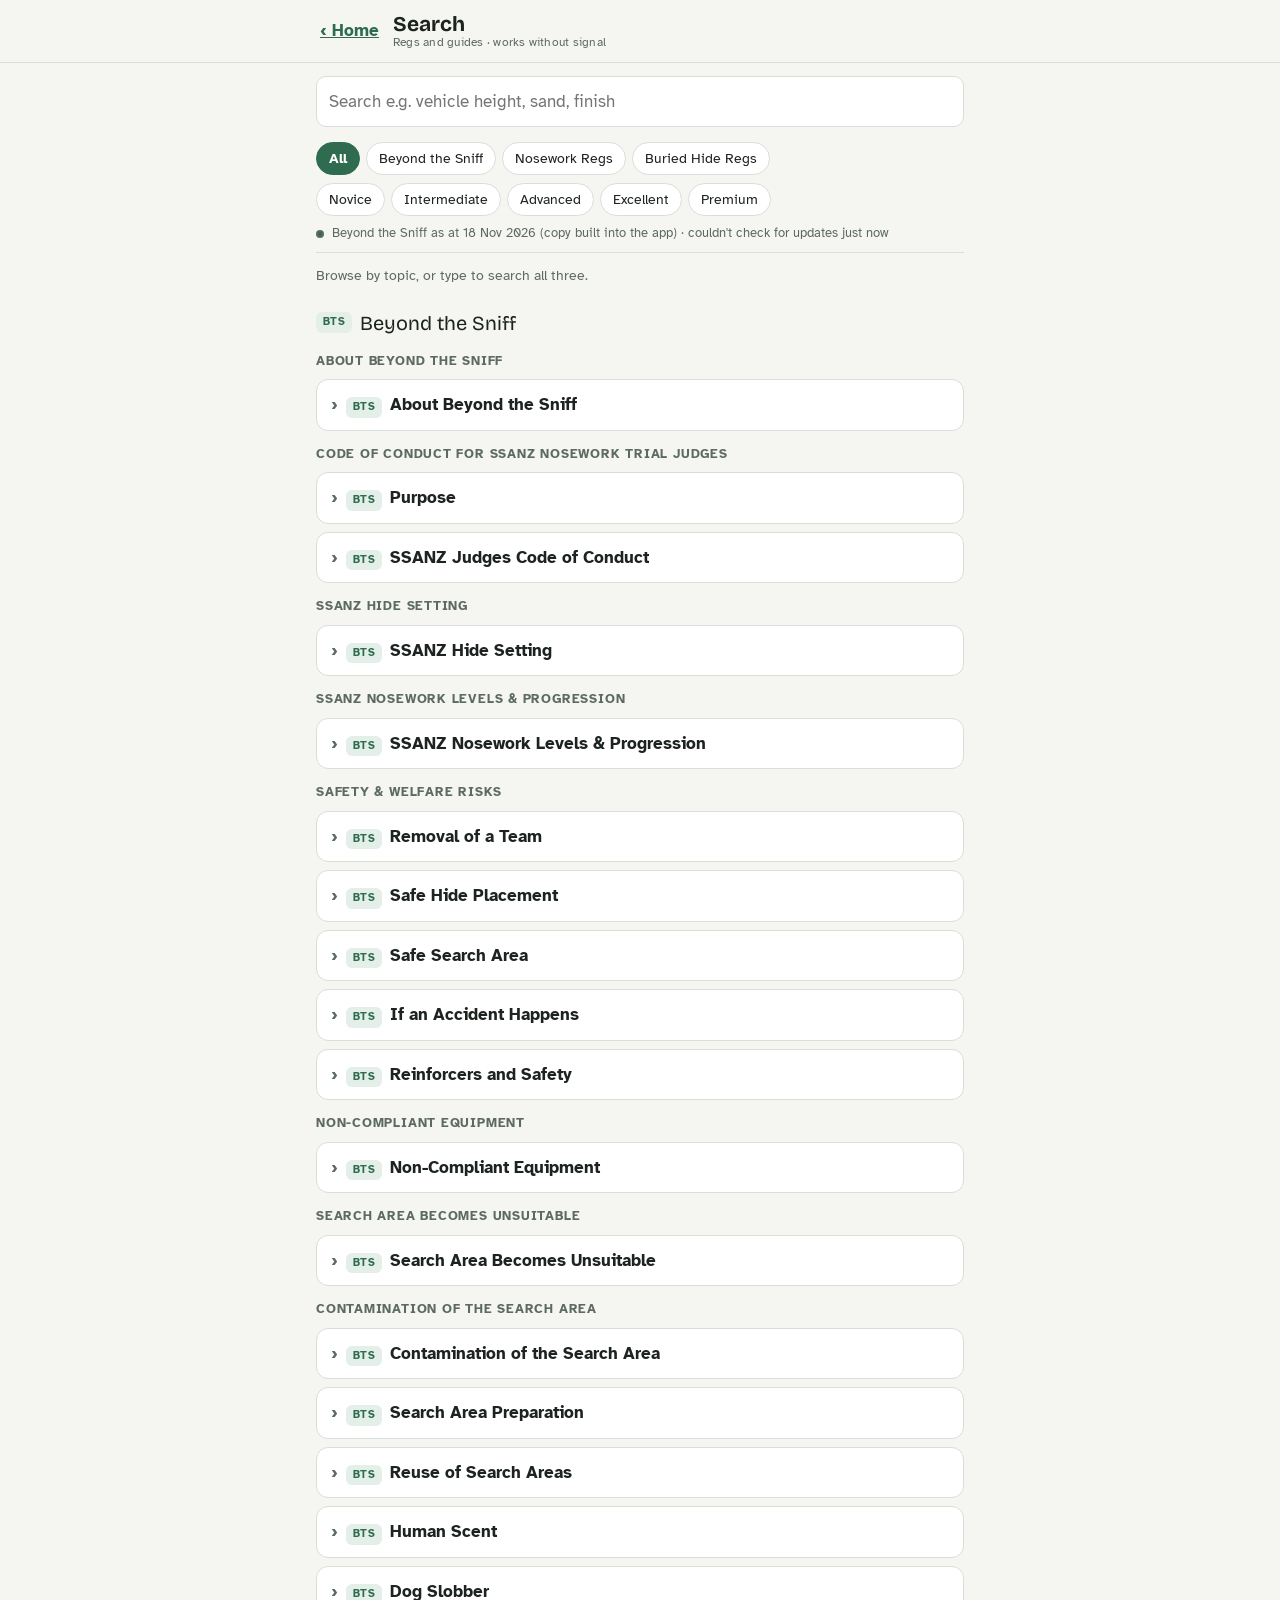
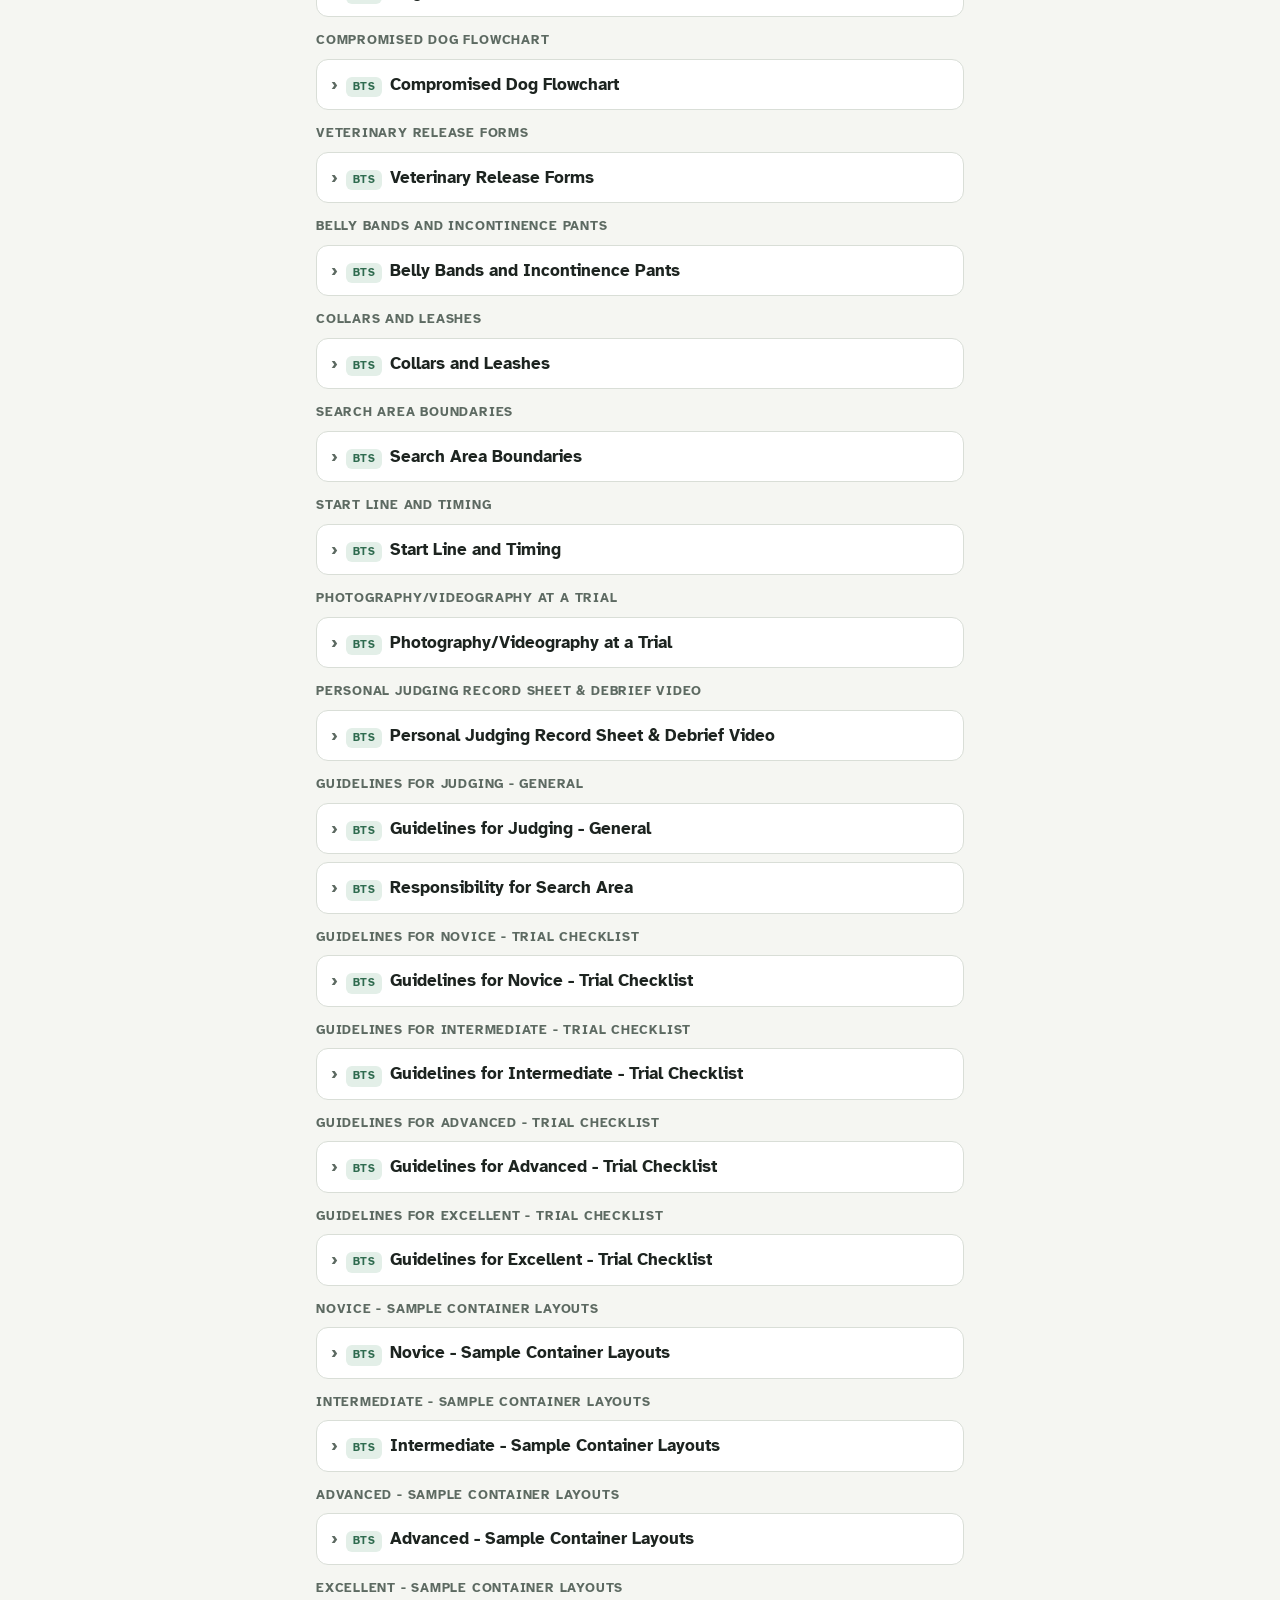
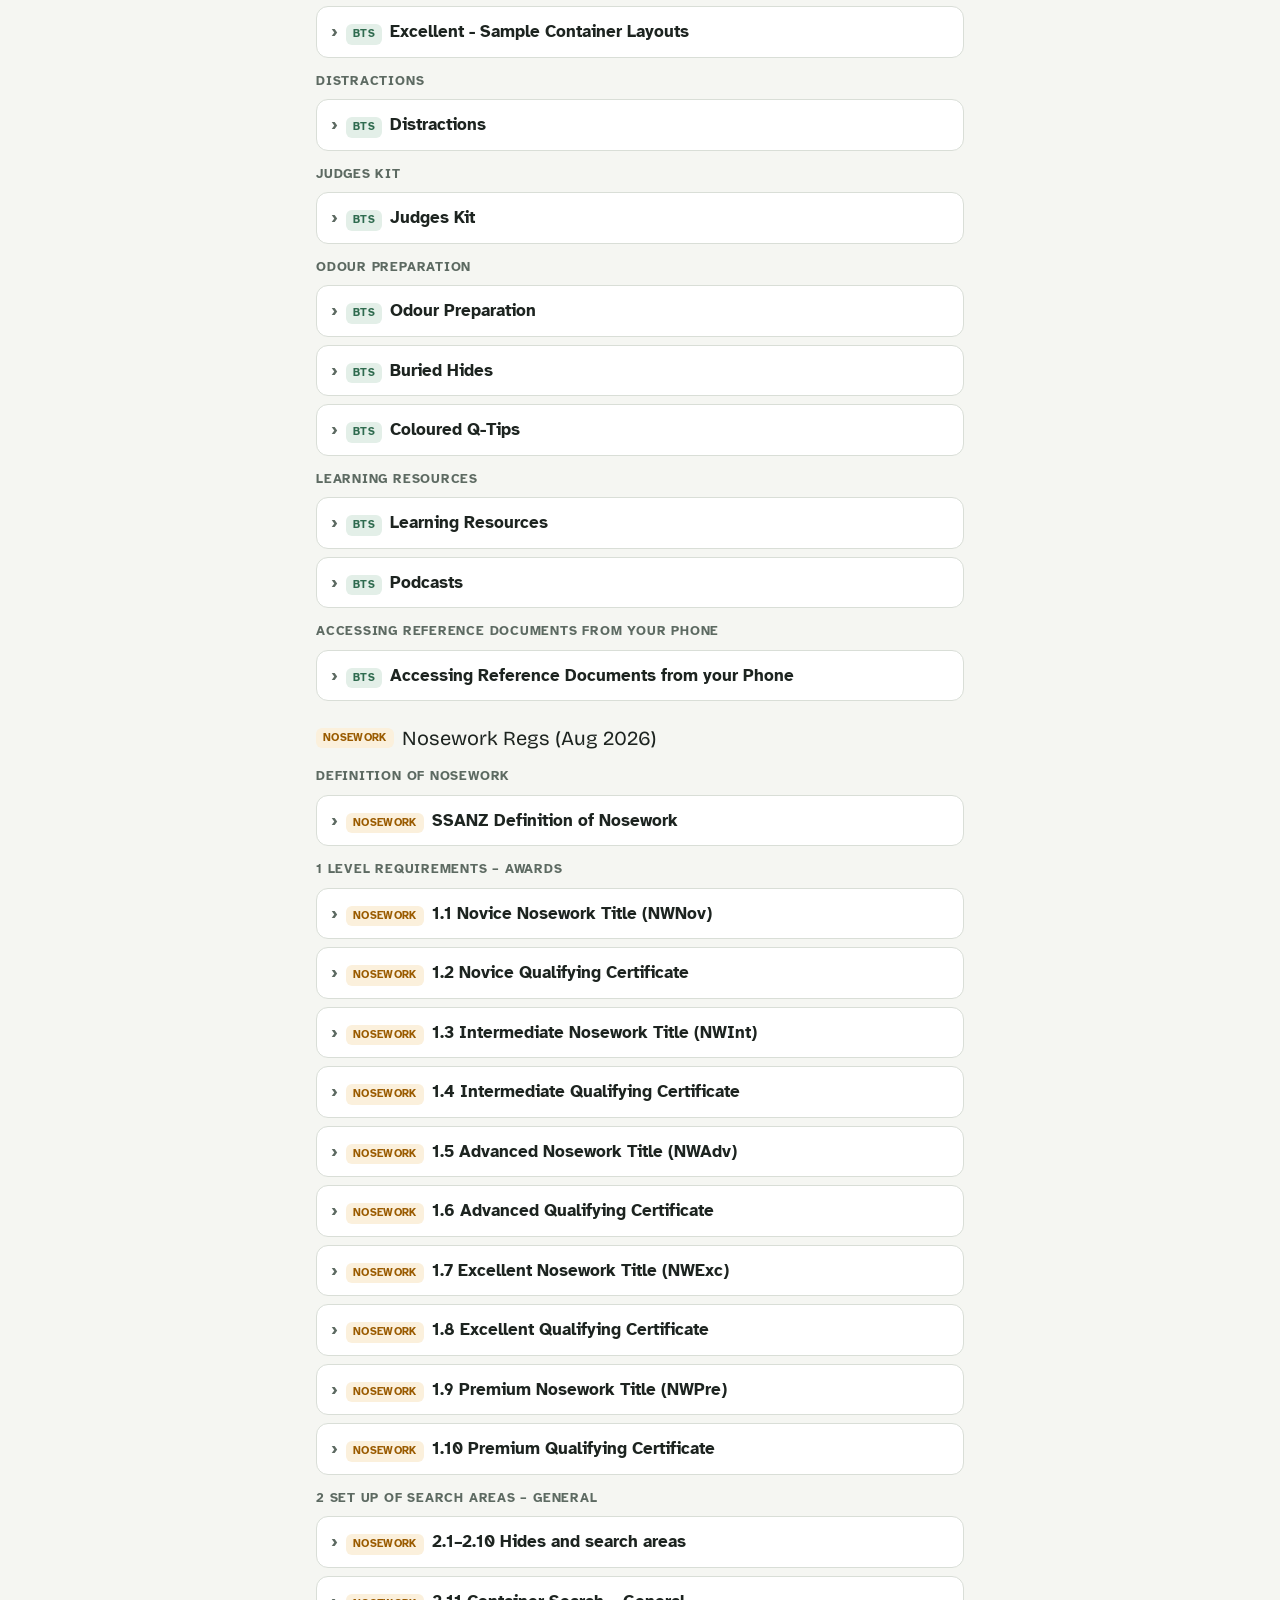
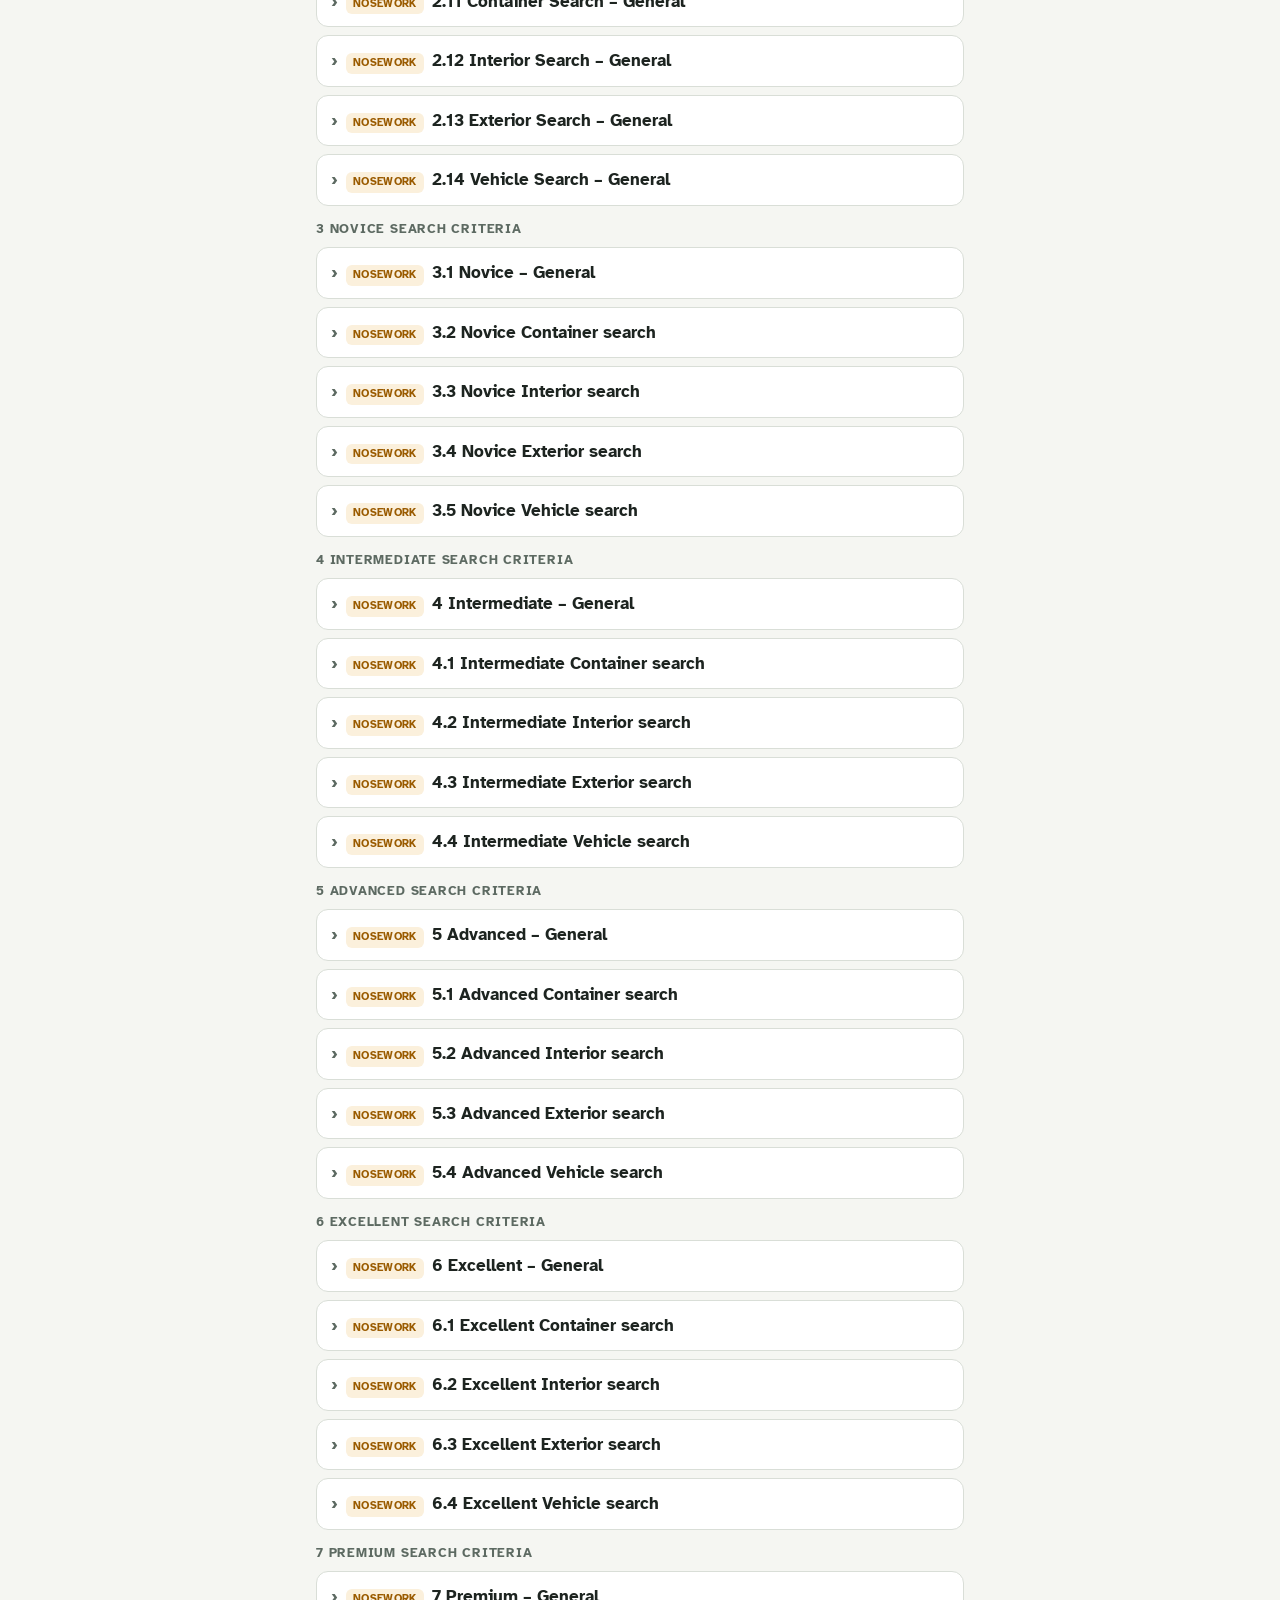
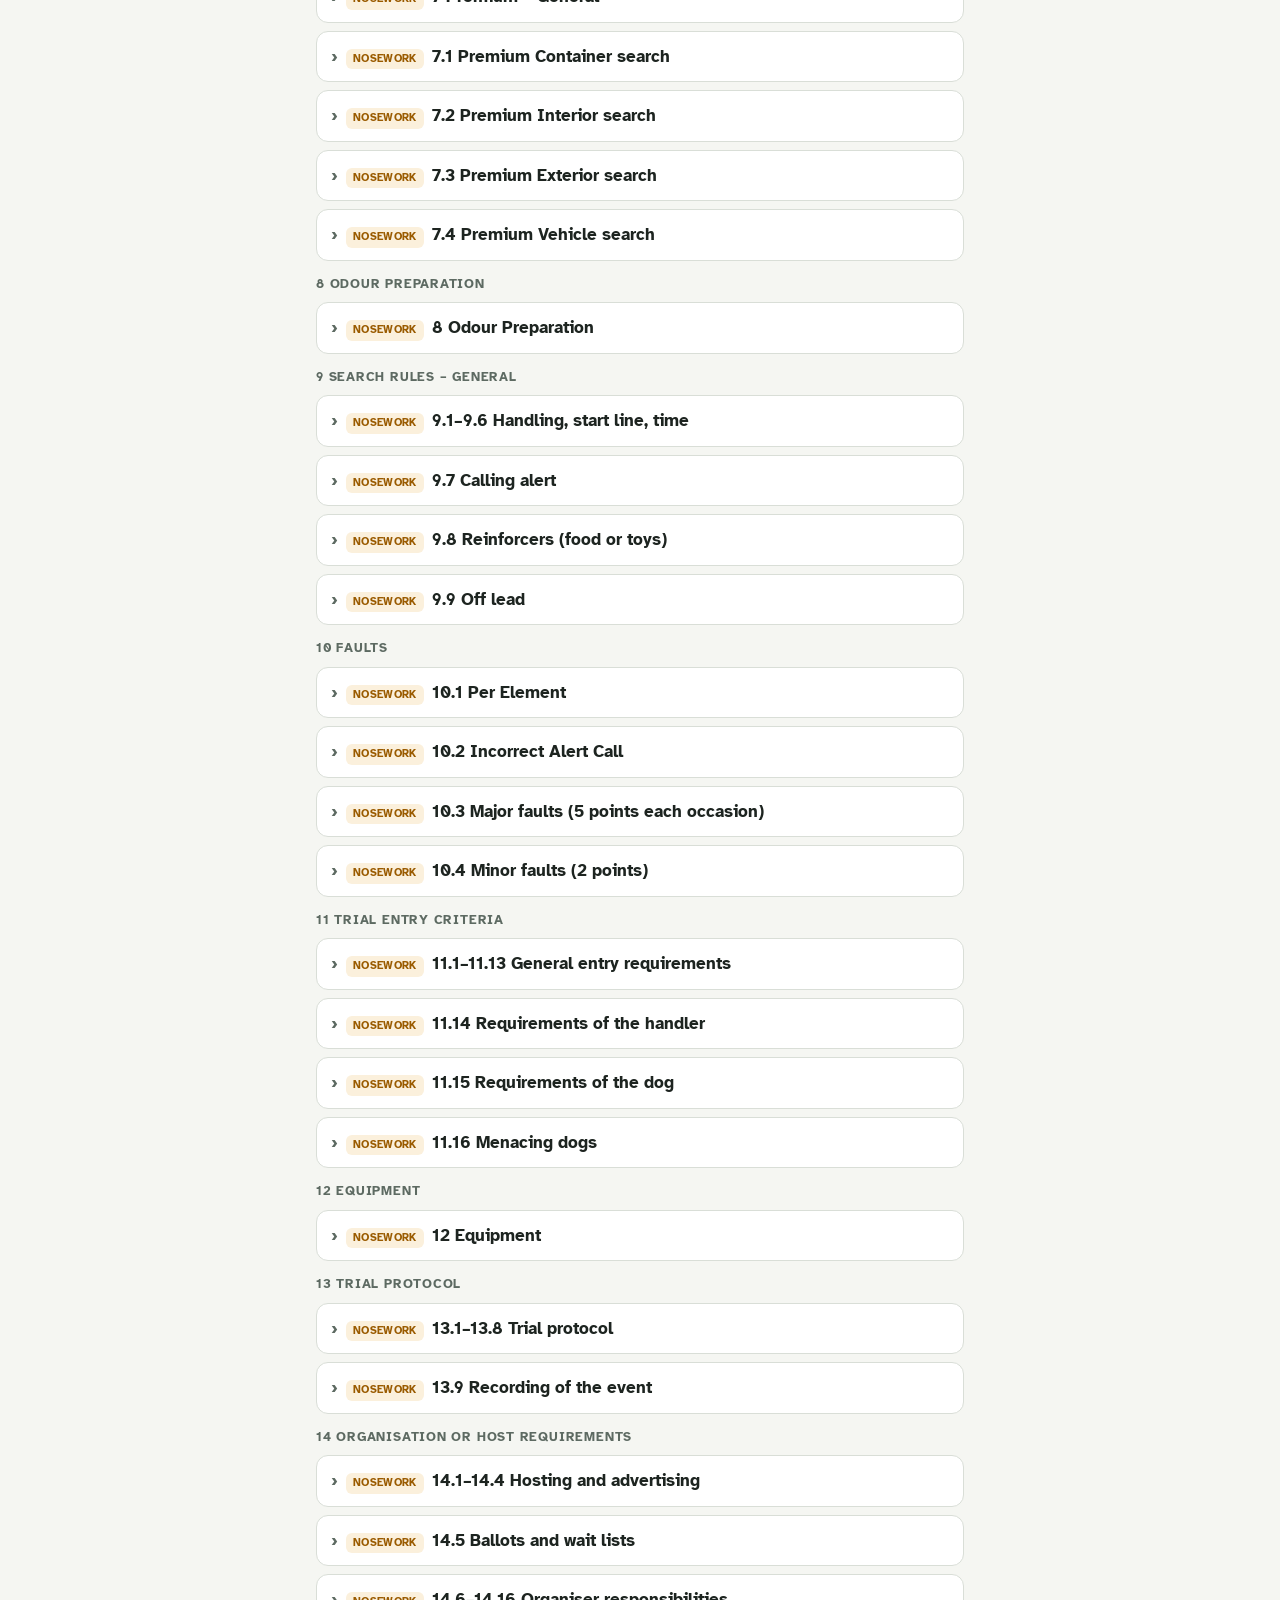
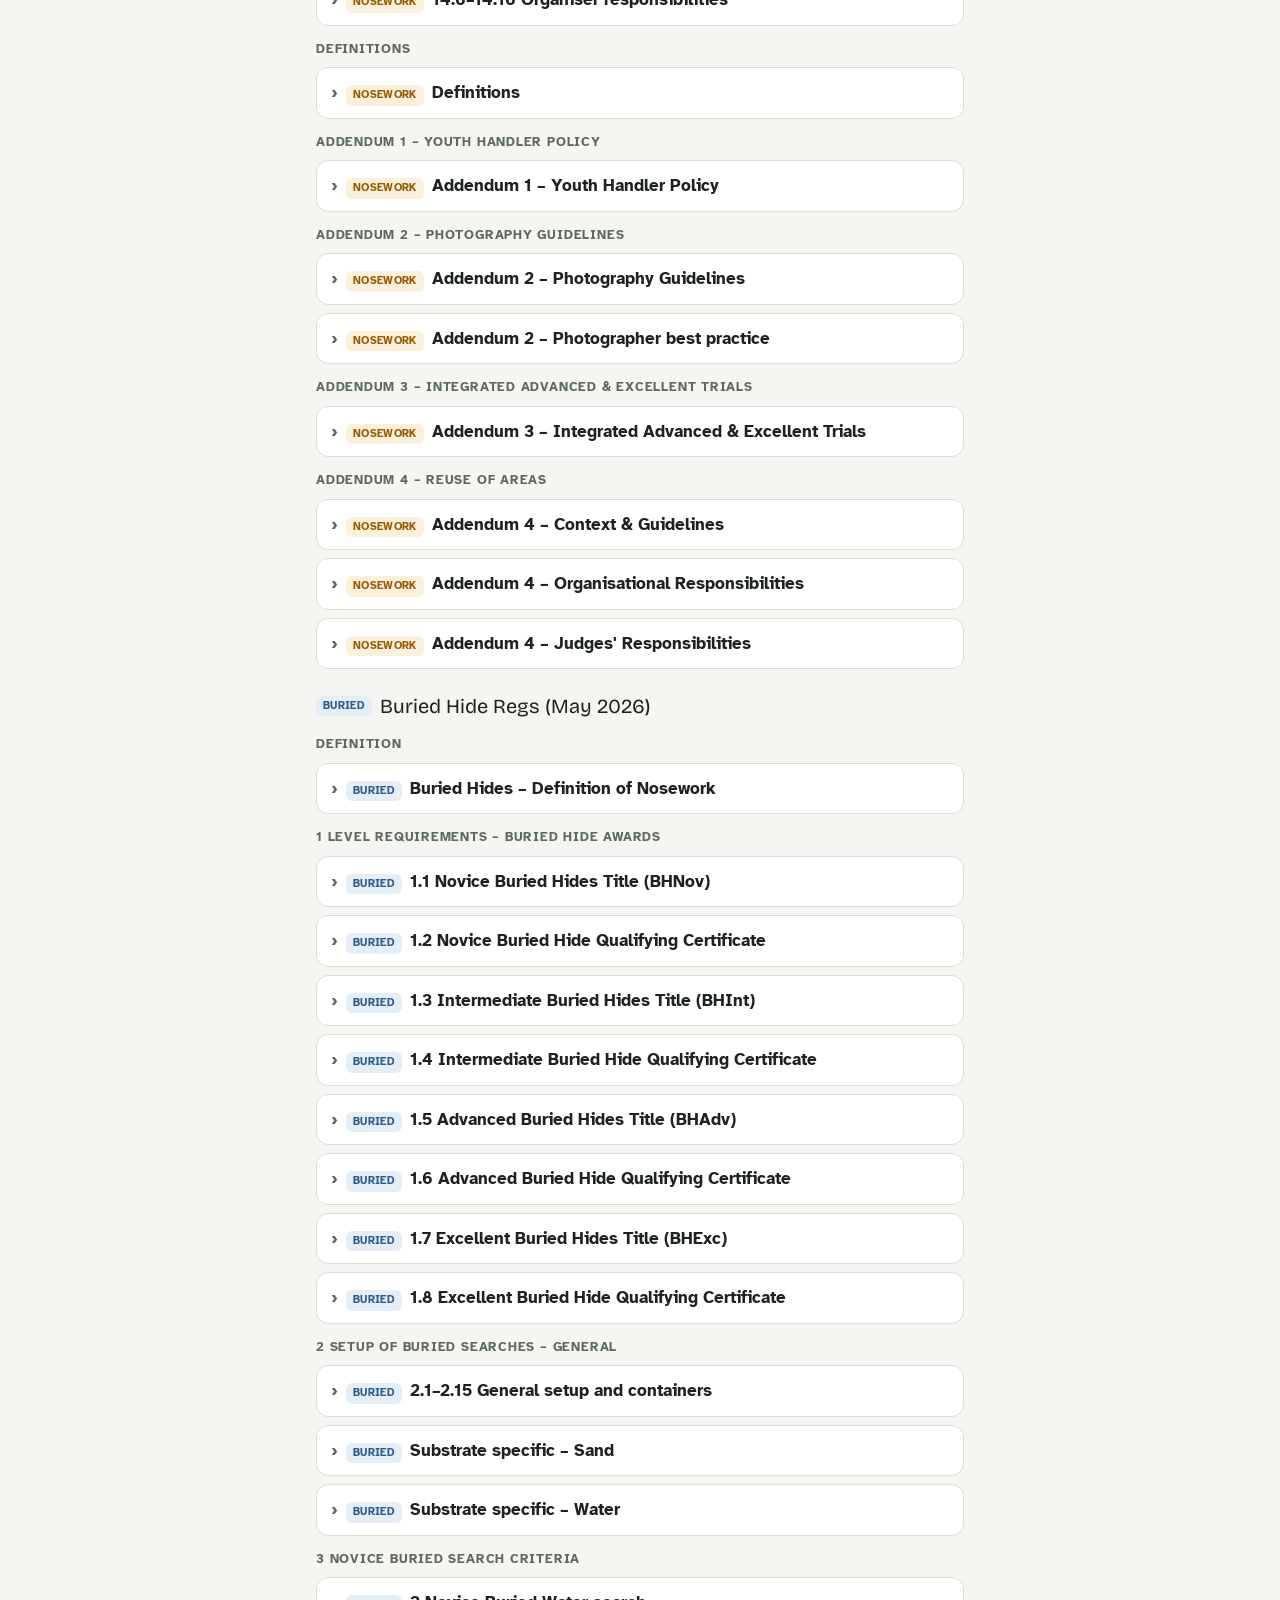
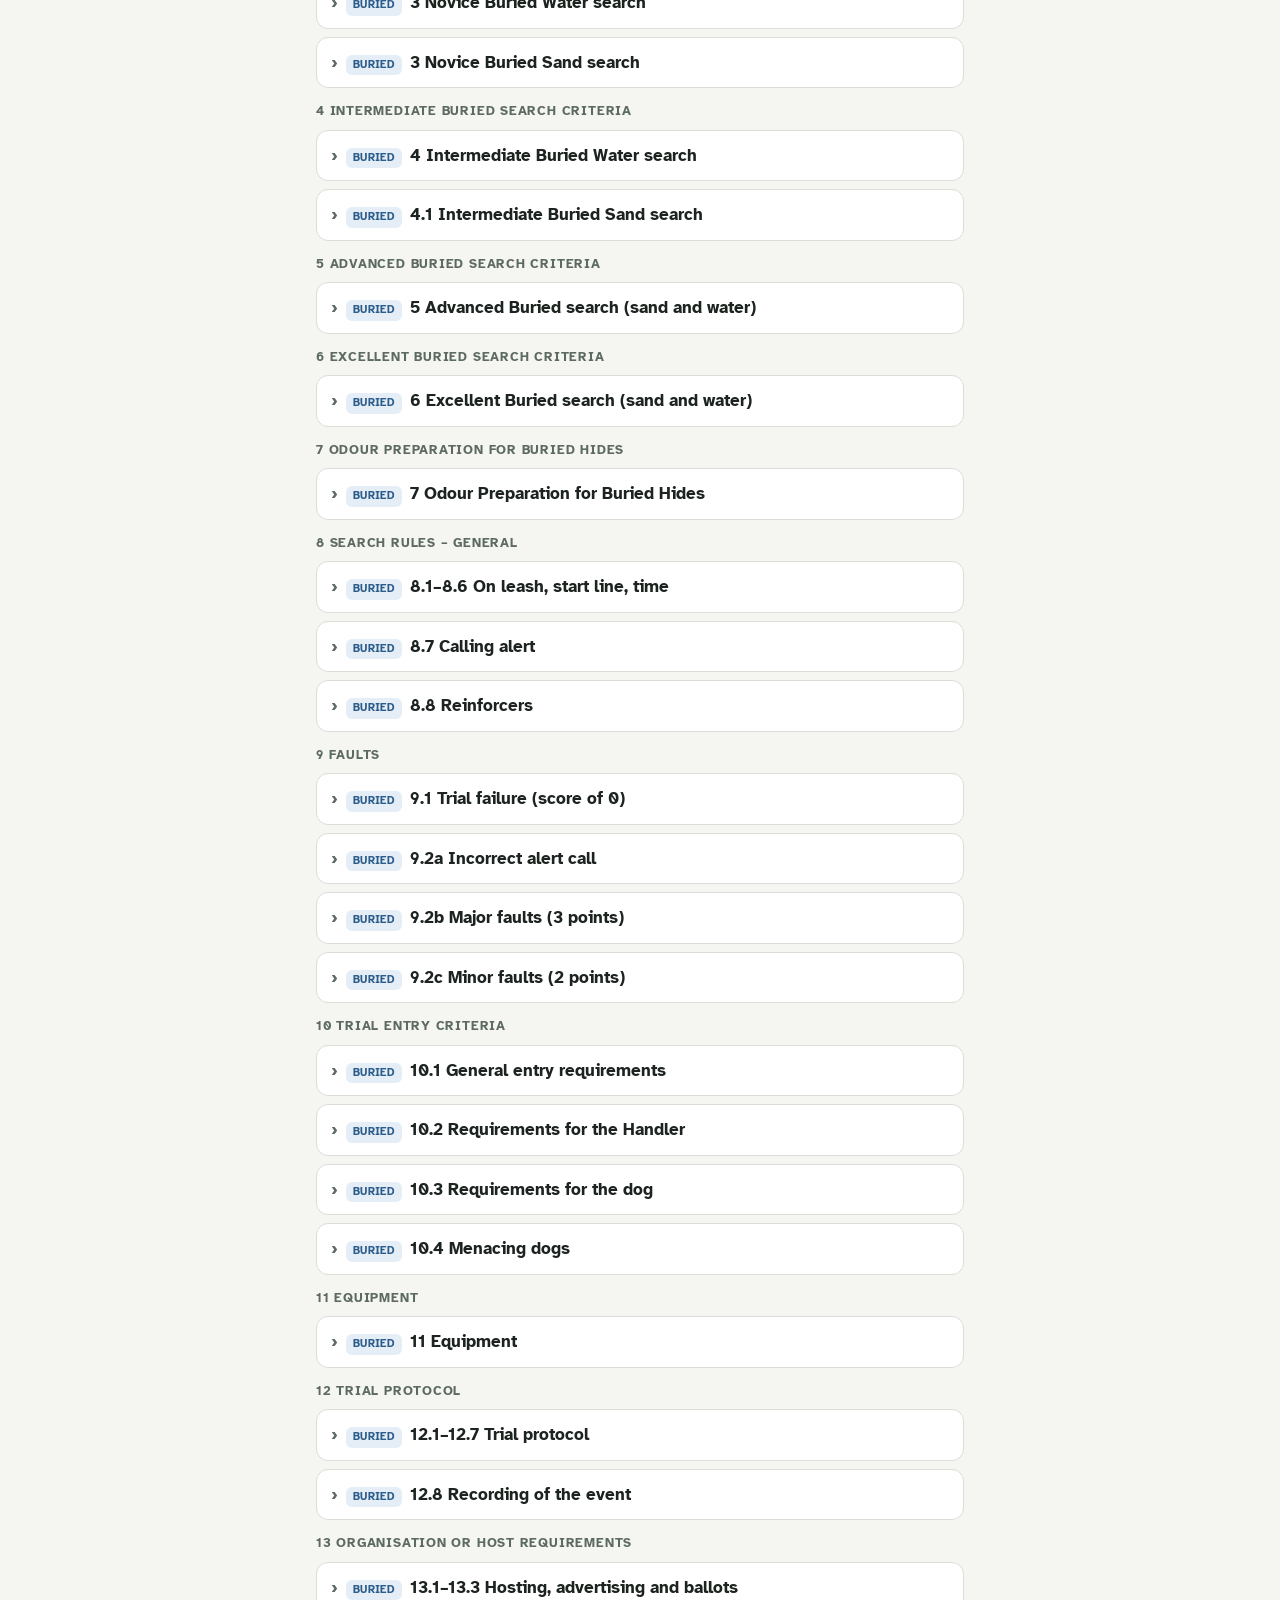
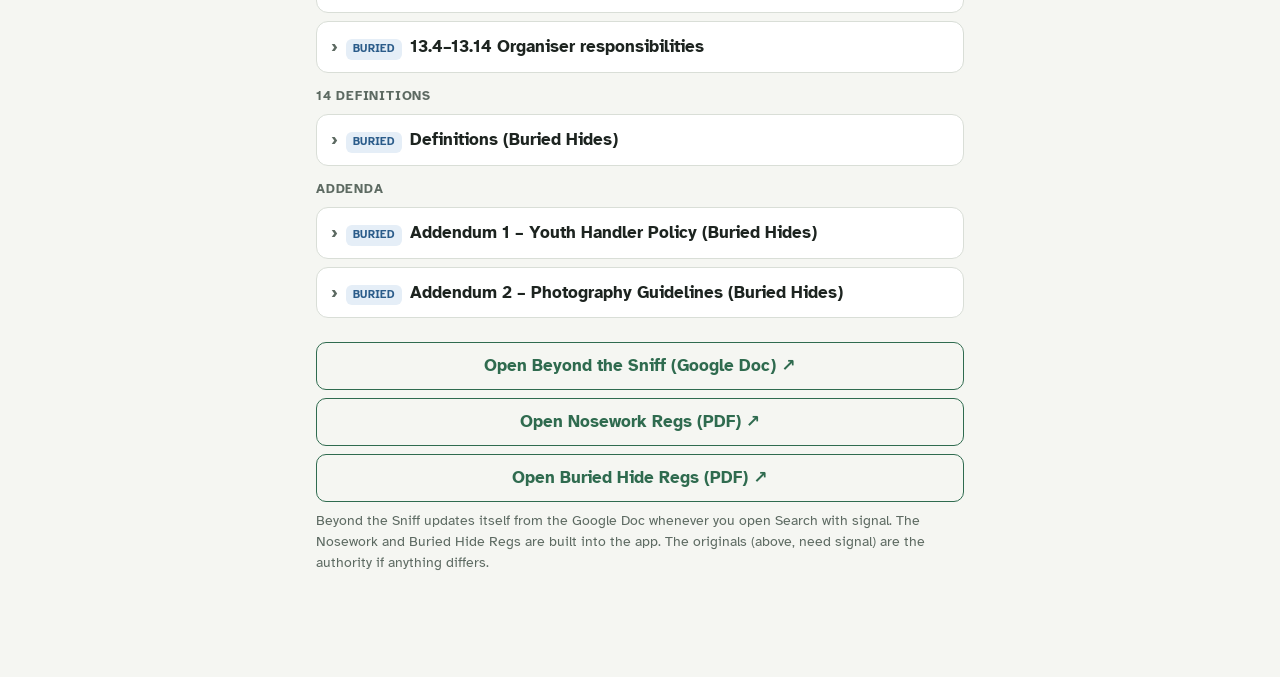
==== reference.html @ 7848e8d0 "Judge Log v18: Search – Beyond the Sniff updates itself from the Google Doc; Nosework and Buried Hid" ====
<!doctype html>
<html lang="en-NZ">
<head>
<meta charset="utf-8">
<meta name="viewport" content="width=device-width, initial-scale=1, viewport-fit=cover">
<title>Search · SSANZ Judge Log</title>
<meta name="theme-color" content="#2f6b4f">
<link rel="manifest" href="manifest.webmanifest">
<link rel="icon" href="icon-192.png">
<link rel="apple-touch-icon" href="icon-192.png">
<link rel="stylesheet" href="https://fonts.googleapis.com/css2?family=Bricolage+Grotesque:opsz,wght@12..96,700&family=Atkinson+Hyperlegible:wght@400;700&display=swap">
<link rel="stylesheet" href="styles.css">
<style>
  .searchbar { position: sticky; top: 62px; z-index: 4; background: var(--bg); padding: 12px 0 8px; }
  .filters { padding-bottom: 8px; border-bottom: 1px solid var(--line); }
  .sbox { position: relative; }
  #q { width: 100%; font: inherit; color: var(--ink); background: var(--surface); border: 1px solid var(--line); border-radius: 10px; padding: 12px 44px 12px 12px; min-height: 48px; }
  #q::-webkit-search-cancel-button { display: none; }
  #q:focus { outline: 2px solid var(--accent); outline-offset: 1px; }
  #clear { position: absolute; right: 4px; top: 50%; transform: translateY(-50%); border: 0; background: none; color: var(--muted); font-size: 24px; padding: 4px 10px; cursor: pointer; }
  .filt { display: flex; flex-wrap: wrap; gap: 6px; margin-top: 8px; }
  .filt .chipbtn { padding: 5px 12px; font-size: 14px; }
  .count { margin: 12px 0 4px; }
  .doc-h { display: flex; align-items: center; gap: 8px; font-family: var(--font-display); font-size: 20px; margin: 22px 0 4px; }
  .grp { margin: 14px 0 6px; font-size: 13px; text-transform: uppercase; letter-spacing: .06em; color: var(--muted); font-weight: 700; }
  .tag { font-family: var(--font-body); font-size: 11px; font-weight: 700; padding: 2px 7px; border-radius: 6px; text-transform: uppercase; letter-spacing: .03em; flex: none; }
  .tag.c { background: var(--accent-soft); color: var(--accent); }
  .tag.r { background: var(--warn-soft); color: var(--warn); }
  .tag.b { background: #e5eef7; color: #2b5c8a; }
  @media (prefers-color-scheme: dark) { .tag.b { background: #1f2e3d; color: #8fbbe6; } }
  details.sec { background: var(--surface); border: 1px solid var(--line); border-radius: var(--radius); margin: 8px 0; }
  details.sec > summary { list-style: none; cursor: pointer; padding: 12px 14px; display: flex; gap: 8px; align-items: baseline; }
  details.sec > summary::-webkit-details-marker { display: none; }
  details.sec > summary::before { content: "›"; color: var(--muted); font-weight: 700; display: inline-block; transition: transform .15s; }
  details.sec[open] > summary::before { transform: rotate(90deg); }
  .st { font-weight: 700; flex: 1; }
  .hits { font-size: 12px; color: var(--muted); white-space: nowrap; }
  .snip { font-size: 14px; color: var(--muted); padding: 0 14px 12px 30px; margin-top: -4px; }
  details.sec[open] .snip { display: none; }
  .body { padding: 2px 16px 14px 30px; border-top: 1px solid var(--line); }
  .body p { margin: 10px 0; } .body ul { margin: 8px 0; padding-left: 20px; } .body li { margin: 6px 0; }
  mark { background: #ffe27a; color: inherit; border-radius: 2px; padding: 0 1px; }
  @media (prefers-color-scheme: dark) { mark { background: #7a6414; } }
  figure { margin: 12px 0; }
  figure img, .grid img { display: block; max-width: 100%; height: auto; border: 1px solid var(--line); border-radius: 8px; background: #fff; cursor: zoom-in; }
  figcaption { font-size: 13px; color: var(--muted); margin-top: 4px; }
  .grid { display: grid; grid-template-columns: repeat(auto-fill, minmax(120px, 1fr)); gap: 8px; margin: 8px 0 14px; }
  .tbl { overflow-x: auto; margin: 10px 0; }
  .tbl table { border-collapse: collapse; width: 100%; font-size: 15px; }
  .tbl td { border: 1px solid var(--line); padding: 6px 8px; vertical-align: top; }
  .tbl td p { margin: 4px 0; } .tbl td ul { margin: 4px 0; padding-left: 18px; }
  @media (max-width: 600px) {
    .tbl table.stack, .tbl table.stack tbody, .tbl table.stack tr, .tbl table.stack td { display: block; width: auto; }
    .tbl table.stack tr:first-child { display: none; }
    .tbl table.stack tr { border: 1px solid var(--line); border-radius: 8px; margin: 0 0 10px; padding: 4px 0; }
    .tbl table.stack td { border: 0; padding: 4px 10px; }
    .tbl table.stack td::before { content: attr(data-h); display: block; font-size: 12px; font-weight: 700; text-transform: uppercase; letter-spacing: .04em; color: var(--muted); }
    .tbl table.stack td:first-child { font-weight: 700; font-size: 17px; }
    .tbl table.stack td:first-child::before { display: none; }
  }
  .body li.l1 { margin-left: 18px; } .body li.l2 { margin-left: 36px; } .body li.l3 { margin-left: 54px; }
  .body img { display: inline-block; max-width: 100%; height: auto; border: 1px solid var(--line); border-radius: 8px; background: #fff; cursor: zoom-in; vertical-align: top; }
  .body img.missing { display: block; width: 100%; height: auto; min-height: 64px; aspect-ratio: auto !important; border-style: dashed; background: var(--bg); color: var(--muted); font-size: 14px; padding: 12px; cursor: default; }
  .upd { display: flex; align-items: center; gap: 8px; margin: 8px 0 0; font-size: 13px; color: var(--muted); }
  .upd .dot { width: 8px; height: 8px; border-radius: 50%; background: var(--accent); flex: none; }
  .upd.busy .dot { background: var(--warn); animation: pulse 1s infinite; }
  @keyframes pulse { 50% { opacity: .3; } }
  .links { display: grid; gap: 8px; margin: 24px 0 8px; }
  #lb { position: fixed; inset: 0; z-index: 20; background: rgba(0,0,0,.92); display: none; overflow: auto; -webkit-overflow-scrolling: touch; }
  #lb img { display: block; width: 100%; height: auto; background: #fff; }
  #lb.big img { width: 200%; }
  #lbbar { position: fixed; top: max(10px, env(safe-area-inset-top)); right: 10px; z-index: 21; display: none; gap: 8px; }
  #lbbar button { border: 0; border-radius: 999px; width: 46px; height: 46px; font-size: 22px; background: #fff; color: #000; box-shadow: 0 2px 8px rgba(0,0,0,.4); }
</style>
</head>
<body>
<header class="top">
  <div class="row">
    <a class="back" href="./#home">‹ Home</a>
    <h1>Search<small>Regs and guides · works without signal</small></h1>
  </div>
</header>
<main class="wrap">
  <div class="searchbar">
    <div class="sbox">
      <input id="q" type="search" placeholder="Search e.g. vehicle height, sand, finish" autocomplete="off" aria-label="Search the regs and guides">
      <button id="clear" type="button" aria-label="Clear search" hidden>×</button>
    </div>
  </div>
  <div class="filters">
    <div class="filt" id="docF">
      <button class="chipbtn" type="button" data-d="all" aria-pressed="true">All</button>
      <button class="chipbtn" type="button" data-d="c" aria-pressed="false">Beyond the Sniff</button>
      <button class="chipbtn" type="button" data-d="r" aria-pressed="false">Nosework Regs</button>
      <button class="chipbtn" type="button" data-d="b" aria-pressed="false">Buried Hide Regs</button>
    </div>
    <div class="filt" id="lvlF">
      <button class="chipbtn" type="button" data-l="novice" aria-pressed="false">Novice</button>
      <button class="chipbtn" type="button" data-l="intermediate" aria-pressed="false">Intermediate</button>
      <button class="chipbtn" type="button" data-l="advanced" aria-pressed="false">Advanced</button>
      <button class="chipbtn" type="button" data-l="excellent" aria-pressed="false">Excellent</button>
      <button class="chipbtn" type="button" data-l="premium" aria-pressed="false">Premium</button>
    </div>
    <div class="upd" id="upd"><span class="dot"></span><span id="updText"></span></div>
  </div>
  <p class="count muted small" id="count"></p>
  <div id="out"></div>

  <div class="links">
    <a class="btn ghost" href="https://docs.google.com/document/d/19Ly3LyUzZQneKo-JpajGIwoud2_gAkpSYqB3_TY8MRc/edit?usp=sharing" target="_blank" rel="noopener">Open Beyond the Sniff (Google Doc) ↗</a>
    <a class="btn ghost" href="https://drive.google.com/file/d/1ey4mXiLxQN4-tLxn9AdJgvK4WYAG8cmP/view?usp=drive_link" target="_blank" rel="noopener">Open Nosework Regs (PDF) ↗</a>
    <a class="btn ghost" href="https://drive.google.com/file/d/1odavH7y3HSr8hYnWkaO4bduoWaZR0Fye/view?usp=drive_link" target="_blank" rel="noopener">Open Buried Hide Regs (PDF) ↗</a>
  </div>
  <p class="muted small" id="srcNote"></p>
</main>
<div id="lb"><img alt=""></div>
<div id="lbbar"><button id="lbz" type="button" aria-label="Zoom">⤢</button><button id="lbx" type="button" aria-label="Close">×</button></div>

<script src="reference-data.js"></script>
<script src="reference-sync.js"></script>
<script>
(function () {
  const R = window.REFERENCE;
  const NAMES = { c: 'Beyond the Sniff', r: 'Nosework Regs (' + R.regs.versions.r + ')', b: 'Buried Hide Regs (' + R.regs.versions.b + ')' };
  let bts = R.bts, DATA = [];
  const TAGS = { c: 'BtS', r: 'Nosework', b: 'Buried' };
  const LEVELS = ['novice', 'intermediate', 'advanced', 'excellent', 'premium'];
  const $ = (s) => document.querySelector(s);
  const tmp = document.createElement('template');
  function setData() {
    DATA = bts.sections.map((s) => ({ d: 'c', g: s.g, t: s.t, h: s.h })).concat(R.regs.sections);
    DATA.forEach((s, i) => { s.i = i; tmp.innerHTML = s.h; s.x = (tmp.content.textContent || '').replace(/\s+/g, ' '); s.hay = (s.g + ' ' + s.t + ' ' + s.x).toLowerCase(); });
  }
  setData();
  const fmtDate = (ms) => new Date(ms).toLocaleDateString('en-NZ', { day: 'numeric', month: 'short', year: 'numeric' });
  function note(state) {
    const when = 'Beyond the Sniff as at ' + fmtDate(bts.modified) + (bts.builtIn ? ' (copy built into the app)' : '');
    const msg = { checking: when + ' · checking for updates…', pictures: when + ' · downloading pictures…',
      offline: when + ' · no signal, using the copy on this phone', error: when + ' · couldn\'t check for updates just now' }[state] || when;
    $('#updText').textContent = msg;
    $('#upd').classList.toggle('busy', state === 'checking' || state === 'pictures');
  }
  $('#srcNote').textContent = 'Beyond the Sniff updates itself from the Google Doc whenever you open Search with signal. The Nosework and Buried Hide Regs are built into the app. The originals (above, need signal) are the authority if anything differs.';
  // Wide tables with a heading row show each row as a card on phones.
  function stackTables() {
    document.querySelectorAll('#out .tbl table:not(.done)').forEach((tb) => {
      tb.classList.add('done');
      const rows = tb.rows; if (rows.length < 2) return;
      const head = [...rows[0].cells];
      if (head.length < 4 || head.some((c) => c.querySelector('img') || c.textContent.trim().length > 40)) return;
      tb.classList.add('stack');
      for (let r = 1; r < rows.length; r++) [...rows[r].cells].forEach((c, i) => c.setAttribute('data-h', head[i] ? head[i].textContent.trim() : ''));
    });
  }
  function fillImages() {
    stackTables();
    document.querySelectorAll('#out img[data-key]:not([src])').forEach(async (img) => {
      const u = await RefSync.imageUrl(img.dataset.key);
      if (u) { img.classList.remove('missing'); img.src = u; img.setAttribute('data-zoom', ''); }
      else if (!img.classList.contains('missing')) { img.classList.add('missing'); img.alt = 'Picture not on this phone yet – it downloads when you open Search with signal.'; }
    });
  }

  let docF = 'all', lvlF = null;
  try { const s = JSON.parse(localStorage.getItem('jl.ref') || '{}'); if (s.d) docF = s.d; } catch (e) {}

  const esc = (s) => s.replace(/[.*+?^${}()|[\]\\]/g, '\\$&');
  const escHtml = (s) => s.replace(/[&<>]/g, (c) => ({ '&': '&amp;', '<': '&lt;', '>': '&gt;' }[c]));
  function terms(q) { const t = []; q.replace(/"([^"]+)"|(\S+)/g, (m, a, b) => { const v = (a || b).trim().toLowerCase(); if (v) t.push(v); }); return t; }
  function hl(html, ts) {
    if (!ts.length) return html;
    const re = new RegExp('(' + ts.map(esc).sort((a, b) => b.length - a.length).join('|') + ')', 'gi');
    return html.split(/(<[^>]+>)/).map((p) => p.startsWith('<') ? p : p.replace(re, '<mark>$1</mark>')).join('');
  }
  function snippet(text, ts) {
    let i = text.toLowerCase().indexOf(ts[0]); if (i < 0) i = 0;
    const a = Math.max(0, i - 60), b = Math.min(text.length, i + 140);
    return hl(escHtml((a > 0 ? '…' : '') + text.slice(a, b) + (b < text.length ? '…' : '')), ts);
  }
  function levelOK(s) {
    if (!lvlF) return true;
    const own = LEVELS.filter((l) => (s.g + ' ' + s.t).toLowerCase().includes(l));
    return own.length ? own.includes(lvlF) : s.hay.includes(lvlF);
  }
  function card(s, ts) {
    let n = 0; ts.forEach((t) => { let i = -1; const h = (s.t + ' ' + s.x).toLowerCase(); while ((i = h.indexOf(t, i + 1)) >= 0) n++; });
    return '<details class="sec"><summary><span class="tag ' + s.d + '">' + TAGS[s.d] + '</span><span class="st">' + hl(escHtml(s.t), ts) + '</span>' +
      (ts.length ? '<span class="hits">' + n + ' hit' + (n === 1 ? '' : 's') + '</span>' : '') + '</summary>' +
      (ts.length ? '<div class="snip">' + snippet(s.x, ts) + '</div>' : '') + '<div class="body">' + hl(s.h, ts) + '</div></details>';
  }
  function render() {
    const q = $('#q').value.trim(), ts = terms(q);
    $('#clear').hidden = !q;
    let list = DATA.filter((s) => (docF === 'all' || s.d === docF) && levelOK(s));
    if (ts.length) {
      list = list.filter((s) => ts.every((t) => s.hay.includes(t)));
      list.sort((a, b) => { const sc = (s) => ts.filter((t) => s.t.toLowerCase().includes(t)).length; return sc(b) - sc(a) || a.i - b.i; });
      $('#count').textContent = list.length ? list.length + ' section' + (list.length === 1 ? '' : 's') + ' match – tap to read' : '';
      $('#out').innerHTML = list.length ? list.map((s) => card(s, ts)).join('') : '<div class="status warn">No matches for “' + escHtml(q) + '”. Try fewer or shorter words.</div>';
    } else {
      $('#count').textContent = lvlF ? 'Sections for ' + lvlF[0].toUpperCase() + lvlF.slice(1) : 'Browse by topic, or type to search all three.';
      let html = '', lastD = null, lastG = null;
      list.forEach((s) => {
        if (s.d !== lastD) { html += '<div class="doc-h"><span class="tag ' + s.d + '">' + TAGS[s.d] + '</span>' + NAMES[s.d] + '</div>'; lastD = s.d; lastG = null; }
        if (s.g !== lastG) { html += '<div class="grp">' + escHtml(s.g) + '</div>'; lastG = s.g; }
        html += card(s, []);
      });
      $('#out').innerHTML = html || '<p class="muted">Nothing here.</p>';
    }
    fillImages();
  }
  let tmr; $('#q').addEventListener('input', () => { clearTimeout(tmr); tmr = setTimeout(render, 120); });
  $('#clear').onclick = () => { $('#q').value = ''; render(); $('#q').focus(); };
  document.querySelectorAll('#docF .chipbtn').forEach((b) => {
    b.setAttribute('aria-pressed', String(b.dataset.d === docF));
    b.onclick = () => {
      docF = b.dataset.d; document.querySelectorAll('#docF .chipbtn').forEach((x) => x.setAttribute('aria-pressed', String(x === b)));
      try { localStorage.setItem('jl.ref', JSON.stringify({ d: docF })); } catch (e) {}
      render();
    };
  });
  document.querySelectorAll('#lvlF .chipbtn').forEach((b) => b.onclick = () => {
    lvlF = lvlF === b.dataset.l ? null : b.dataset.l;
    document.querySelectorAll('#lvlF .chipbtn').forEach((x) => x.setAttribute('aria-pressed', String(x.dataset.l === lvlF)));
    render();
  });
  document.addEventListener('click', (e) => {
    const im = e.target.closest('img[data-zoom]'); if (!im) return;
    e.preventDefault(); const lb = $('#lb'); lb.querySelector('img').src = im.src; lb.classList.remove('big');
    lb.style.display = 'block'; $('#lbbar').style.display = 'flex'; lb.scrollTop = 0;
  });
  $('#lbx').onclick = () => { $('#lb').style.display = 'none'; $('#lbbar').style.display = 'none'; };
  $('#lbz').onclick = () => $('#lb').classList.toggle('big');
  document.addEventListener('keydown', (e) => { if (e.key === 'Escape') $('#lbx').click(); });
  const fitTop = () => { $('.searchbar').style.top = document.querySelector('header.top').offsetHeight + 'px'; };
  fitTop(); window.addEventListener('resize', fitTop);
  render();
  note('');
  RefSync.load().then((live) => {
    if (live && (!bts || live.modified >= bts.modified || bts.builtIn)) { bts = live; setData(); render(); }
    note('');
    RefSync.sync({
      onChange: (d) => { bts = d; const open = [...document.querySelectorAll('details.sec[open] .st')].map((e) => e.textContent); setData(); render();
        document.querySelectorAll('details.sec').forEach((d2) => { if (open.includes(d2.querySelector('.st').textContent)) d2.open = true; }); },
      onImage: (k) => document.querySelectorAll('#out img.missing[data-key="' + CSS.escape(k) + '"]').forEach((i) => { i.removeAttribute('src'); i.classList.remove('missing'); i.alt = ''; fillImages(); }),
      onStatus: (s) => note(s === 'done' ? '' : s),
    });
  });
})();
</script>
</body>
</html>
---- styles.css ----
:root {
  --bg: #f5f6f2; --surface: #ffffff; --ink: #1d2420; --muted: #5d6a62; --line: #d9ded7;
  --accent: #2f6b4f; --accent-ink: #ffffff; --accent-soft: #e3efe8;
  --warn: #9a5b00; --warn-soft: #fbf0dc; --bad: #a3332b; --bad-soft: #f8e3e1;
  --font-display: "Bricolage Grotesque", "Segoe UI", system-ui, sans-serif;
  --font-body: "Atkinson Hyperlegible", "Segoe UI", system-ui, sans-serif;
  --radius: 12px;
}
@media (prefers-color-scheme: dark) {
  :root { --bg: #141916; --surface: #1c2320; --ink: #e6ebe7; --muted: #9aa8a0; --line: #2f3933;
    --accent: #6fbf95; --accent-ink: #0f1a14; --accent-soft: #213229;
    --warn: #e7b360; --warn-soft: #33291a; --bad: #ec8b82; --bad-soft: #3a2220; color-scheme: dark; }
}
* { box-sizing: border-box; }
html { -webkit-text-size-adjust: 100%; }
body { margin: 0; background: var(--bg); color: var(--ink); font-family: var(--font-body); font-size: 17px; line-height: 1.5; }
.wrap { max-width: 680px; margin: 0 auto; padding: 0 max(16px, env(safe-area-inset-left, 0px)) 96px max(16px, env(safe-area-inset-right, 0px)); }
header.top { position: sticky; top: 0; z-index: 5; background: var(--bg); border-bottom: 1px solid var(--line); padding: max(10px, env(safe-area-inset-top)) 0 10px; }
header.top .row { max-width: 680px; margin: 0 auto; padding: 0 16px; display: flex; align-items: center; gap: 10px; }
header.top h1 { font-family: var(--font-display); font-size: 21px; margin: 0; flex: 1; line-height: 1.1; }
header.top h1 small { display: block; font-family: var(--font-body); font-size: 12px; font-weight: 400; color: var(--muted); letter-spacing: .02em; }
.back { border: 0; background: none; color: var(--accent); font: inherit; font-weight: 700; padding: 8px 4px; cursor: pointer; }
h2 { font-family: var(--font-display); font-size: 22px; margin: 24px 0 8px; line-height: 1.2; }
h3 { font-size: 16px; margin: 20px 0 6px; color: var(--muted); text-transform: uppercase; letter-spacing: .06em; }
p { margin: 8px 0; }
.muted { color: var(--muted); }
.small { font-size: 14px; }
a { color: var(--accent); }

.card { background: var(--surface); border: 1px solid var(--line); border-radius: var(--radius); padding: 16px; margin: 12px 0; }
.status { display: flex; gap: 10px; align-items: center; padding: 12px 14px; border-radius: var(--radius); margin: 12px 0; font-size: 15px; }
.status.ok { background: var(--accent-soft); }
.status.warn { background: var(--warn-soft); color: var(--ink); }
.status.bad { background: var(--bad-soft); }
.status .grow { flex: 1; }

.tiles { display: grid; grid-template-columns: 1fr 1fr; gap: 12px; margin: 16px 0; }
.tile { display: flex; flex-direction: column; gap: 4px; text-align: left; min-height: 104px; padding: 16px; border-radius: var(--radius);
  border: 1px solid var(--line); background: var(--surface); color: var(--ink); font: inherit; cursor: pointer; text-decoration: none; }
.tile b { font-family: var(--font-display); font-size: 19px; line-height: 1.15; }
.tile span { font-size: 14px; color: var(--muted); }
.tile.primary { grid-column: 1 / -1; background: var(--accent); border-color: var(--accent); color: var(--accent-ink); min-height: 88px; }
.tile.primary span { color: inherit; opacity: .85; }

label.f { display: block; font-weight: 700; margin: 18px 0 6px; }
label.f .hint { display: block; font-weight: 400; font-size: 14px; color: var(--muted); }
input[type=text], input[type=email], input[type=date], input[type=number], input[type=url], select, textarea {
  width: 100%; font: inherit; color: var(--ink); background: var(--surface); border: 1px solid var(--line);
  border-radius: 10px; padding: 12px; min-height: 48px; }
textarea { min-height: 120px; resize: vertical; }
input:focus, select:focus, textarea:focus { outline: 2px solid var(--accent); outline-offset: 1px; }
.two { display: grid; grid-template-columns: 1fr 1fr; gap: 12px; align-items: end; }
.two label.f { margin-top: 18px; }

.chips { display: flex; flex-wrap: wrap; gap: 8px; }
.chips input { position: absolute; opacity: 0; pointer-events: none; }
.chips label { display: inline-flex; align-items: center; min-height: 44px; padding: 8px 14px; border-radius: 999px; border: 1px solid var(--line);
  background: var(--surface); cursor: pointer; user-select: none; }
.chips input:checked + label { background: var(--accent); border-color: var(--accent); color: var(--accent-ink); font-weight: 700; }
.chips input:focus-visible + label { outline: 2px solid var(--accent); outline-offset: 2px; }

.ticks { display: grid; gap: 8px; }
.tick { display: flex; gap: 12px; align-items: flex-start; padding: 12px; border: 1px solid var(--line); border-radius: 10px; background: var(--surface); cursor: pointer; }
.tick input { width: 24px; height: 24px; margin: 2px 0 0; accent-color: var(--accent); flex: none; }
.tick b { display: block; }
.tick span { font-size: 14px; color: var(--muted); }

.yn { display: grid; gap: 8px; }
.yn .q { padding: 12px; border: 1px solid var(--line); border-radius: 10px; background: var(--surface); }
.yn .q p { margin: 0 0 8px; font-size: 15px; }
.yn .q .chips label { min-width: 72px; justify-content: center; }

.btn { display: inline-flex; align-items: center; justify-content: center; gap: 8px; min-height: 48px; padding: 10px 18px; border-radius: 10px;
  border: 1px solid var(--accent); background: var(--accent); color: var(--accent-ink); font: inherit; font-weight: 700; cursor: pointer; text-decoration: none; }
.btn.ghost { background: transparent; color: var(--accent); }
.btn.small { min-height: 38px; padding: 6px 12px; font-size: 15px; }
.btn.block { width: 100%; }
.btn[disabled] { opacity: .5; cursor: default; }
.actions { display: grid; gap: 10px; margin: 24px 0; }

.mic { margin-top: 8px; }
.mic.on { background: var(--bad); border-color: var(--bad); color: #fff; }

.entry { padding: 14px 0; border-bottom: 1px solid var(--line); }
.entry:last-child { border-bottom: 0; }
.entry .top { display: flex; justify-content: space-between; gap: 8px; font-weight: 700; }
.entry .meta { font-size: 14px; color: var(--muted); }
.entry .refl { font-size: 15px; margin-top: 6px; white-space: pre-wrap; }
.pill { display: inline-block; font-size: 12px; font-weight: 700; padding: 2px 8px; border-radius: 999px; background: var(--warn-soft); color: var(--warn); }
.pill.ok { background: var(--accent-soft); color: var(--accent); }
.stats { display: grid; grid-template-columns: repeat(3, 1fr); gap: 8px; margin: 12px 0; }
.stat { background: var(--surface); border: 1px solid var(--line); border-radius: 10px; padding: 10px; text-align: center; }
.stat b { display: block; font-family: var(--font-display); font-size: 24px; }
.stat span { font-size: 13px; color: var(--muted); }

.toast { position: fixed; left: 50%; bottom: max(20px, env(safe-area-inset-bottom)); transform: translateX(-50%); background: var(--ink); color: var(--bg);
  padding: 12px 18px; border-radius: 10px; font-size: 15px; max-width: calc(100% - 32px); z-index: 20; box-shadow: 0 6px 20px rgba(0,0,0,.2); }
[hidden] { display: none !important; }
footer.foot { margin-top: 32px; padding-top: 16px; border-top: 1px solid var(--line); font-size: 14px; color: var(--muted); }

/* Home: who is using the app and their judging status */
.who { margin-top: 4px; }
.who-name { display: block; font-family: var(--font-display); font-size: 22px; line-height: 1.2; }
.who-status { margin-top: 6px; display: flex; flex-wrap: wrap; gap: 6px; align-items: center; }
.who-level { font-weight: 700; }
.who-current { margin-top: 8px; display: flex; flex-direction: column; gap: 2px; }
.who-current .who-level { font-size: 20px; color: var(--accent); }
.pill { display: inline-block; font-size: 13px; padding: 2px 10px; border-radius: 999px; background: var(--bg); border: 1px solid var(--line); }
.pill.ok { background: var(--accent-soft); border-color: transparent; }
.pill.warn { background: var(--warn-soft); border-color: transparent; color: var(--warn); }
.pill.bad { background: var(--bad-soft); border-color: transparent; color: var(--bad); }
.tiny { font-size: 12px; margin-top: 8px; }

/* My training: progress dots */
.big { font-family: var(--font-display); font-size: 26px; margin-right: 6px; }
.legend { display: flex; flex-wrap: wrap; gap: 6px 14px; margin: 8px 2px 4px; color: var(--muted); }
.legend > span { display: inline-flex; align-items: center; gap: 6px; }
.prog h3 { margin: 0 0 10px; color: var(--ink); text-transform: none; letter-spacing: 0; font-size: 17px; }
.prog.past { opacity: .85; }
.prow { display: grid; grid-template-columns: 92px 1fr; align-items: center; padding: 7px 0; border-top: 1px solid var(--line); }
.prow .el { font-size: 15px; }
.dots { display: flex; gap: 8px; flex-wrap: wrap; }
.dot { display: inline-block; width: 20px; height: 20px; border-radius: 50%; border: 2px solid var(--muted); box-sizing: border-box; flex: none; }
.dot.done { background: var(--accent); border-color: var(--accent); }
.dot.logged { border-color: var(--warn); background: linear-gradient(90deg, var(--warn) 50%, transparent 50%); }
.dot.booked { border: 2px dashed var(--accent); }
.dot.credit { background: var(--line); border-color: var(--line); }
.dot.check { border-color: var(--bad); border-style: dotted; }
.dot.na { border-color: transparent; }
.prog details { margin-top: 10px; }
.prog summary { cursor: pointer; color: var(--accent); font-weight: 700; }
ul.plain { padding-left: 18px; margin: 8px 0 0; }
ul.plain li { margin: 4px 0; }

/* Training records: To do, record view, admin */
.status.todo { background: var(--warn-soft); text-decoration: none; color: var(--ink); }
a.linkrow { display: block; text-decoration: none; color: inherit; }
a.linkrow:hover .top span:first-child { text-decoration: underline; }
.dot.waiting { border-color: var(--warn); background: linear-gradient(90deg, var(--warn) 50%, transparent 50%); }
.dot.logged { border: 2px dashed var(--warn); background: none; }
a.dotlink { display: inline-flex; }
.kv { display: grid; grid-template-columns: 42% 1fr; gap: 8px; padding: 6px 0; border-top: 1px solid var(--line); font-size: 15px; }
.kv > span { color: var(--muted); }
.kv > div { white-space: pre-wrap; overflow-wrap: anywhere; }
.card h3 { margin: 14px 0 6px; }
.card h4 { margin: 16px 0 4px; font-size: 14px; text-transform: uppercase; letter-spacing: .06em; color: var(--muted); }
.area { padding: 6px 0 10px; border-bottom: 1px solid var(--line); }
.area input[type=text] { margin-top: 6px; }
.area-done { display: grid; grid-template-columns: 26px 1fr; gap: 6px; padding: 6px 0; border-top: 1px solid var(--line); }
.tickmark { font-weight: 700; color: var(--accent); font-size: 18px; }
.prow.admin { grid-template-columns: 80px 1fr; align-items: start; }
.slots { display: grid; gap: 6px; }
.slot { display: flex; align-items: center; gap: 6px; }
.slot select { flex: 1; min-height: 38px; font: inherit; font-size: 15px; padding: 4px 8px; border: 1px solid var(--line); border-radius: 8px; background: var(--surface); color: var(--ink); }
.tick.inline { margin: 12px 0 0; }

/* Approved appointments and admin sets */
h3.sub { font-size: 14px; margin: 14px 2px 0; }
.row-actions { display: flex; align-items: center; justify-content: space-between; gap: 8px; margin-top: 6px; }
.setsrow { display: flex; align-items: center; justify-content: space-between; gap: 12px; padding: 8px 0; }
.setsrow .hint { display: block; font-size: 13px; color: var(--muted); }
.stepper { display: inline-flex; align-items: center; border: 1px solid var(--line); border-radius: 999px; overflow: hidden; }
.stepper button { border: 0; background: var(--surface); color: var(--accent); font-size: 22px; width: 44px; height: 40px; cursor: pointer; }
.stepper button:disabled { color: var(--line); cursor: default; }
.stepper output { min-width: 32px; text-align: center; font-weight: 700; font-size: 18px; }
.chipbtn { border: 1px solid var(--line); background: var(--surface); color: var(--ink); border-radius: 999px; padding: 8px 16px; font: inherit; font-size: 15px; cursor: pointer; }
.chipbtn[aria-pressed="true"] { background: var(--accent); color: var(--accent-ink); border-color: var(--accent); font-weight: 700; }
.dotbtn { border: 0; background: none; padding: 4px; margin: -4px; cursor: pointer; display: inline-flex; }

/* Combined training report */
table.summary { width: 100%; border-collapse: collapse; font-size: 13px; margin-top: 8px; }
table.summary td { padding: 5px 4px; border-top: 1px solid var(--line); vertical-align: top; }
@media print {
  header.top, .toast, .no-print, .actions { display: none !important; }
  body { background: #fff; color: #000; font-size: 11pt; }
  .wrap { max-width: none; padding: 0; }
  .card { border: 0; padding: 0; margin: 0 0 12px; }
  .report-rec { break-before: page; }
  .pill { border: 1px solid #999; background: none !important; color: #000 !important; }
  a { color: #000; text-decoration: none; }
}

.others summary { cursor: pointer; color: var(--accent); font-weight: 700; padding: 4px 0; }
.signoff { margin: 8px 0 0; }
.signoff.ok { color: var(--accent); font-weight: 700; }
.signoff.warn { color: var(--warn); font-weight: 700; }
.dot.extra { outline: 2px solid var(--accent); outline-offset: 2px; width: 16px; height: 16px; margin: 2px 4px 2px 6px; }
.trainees-only > .entry:not([data-trainee]) { display: none; }
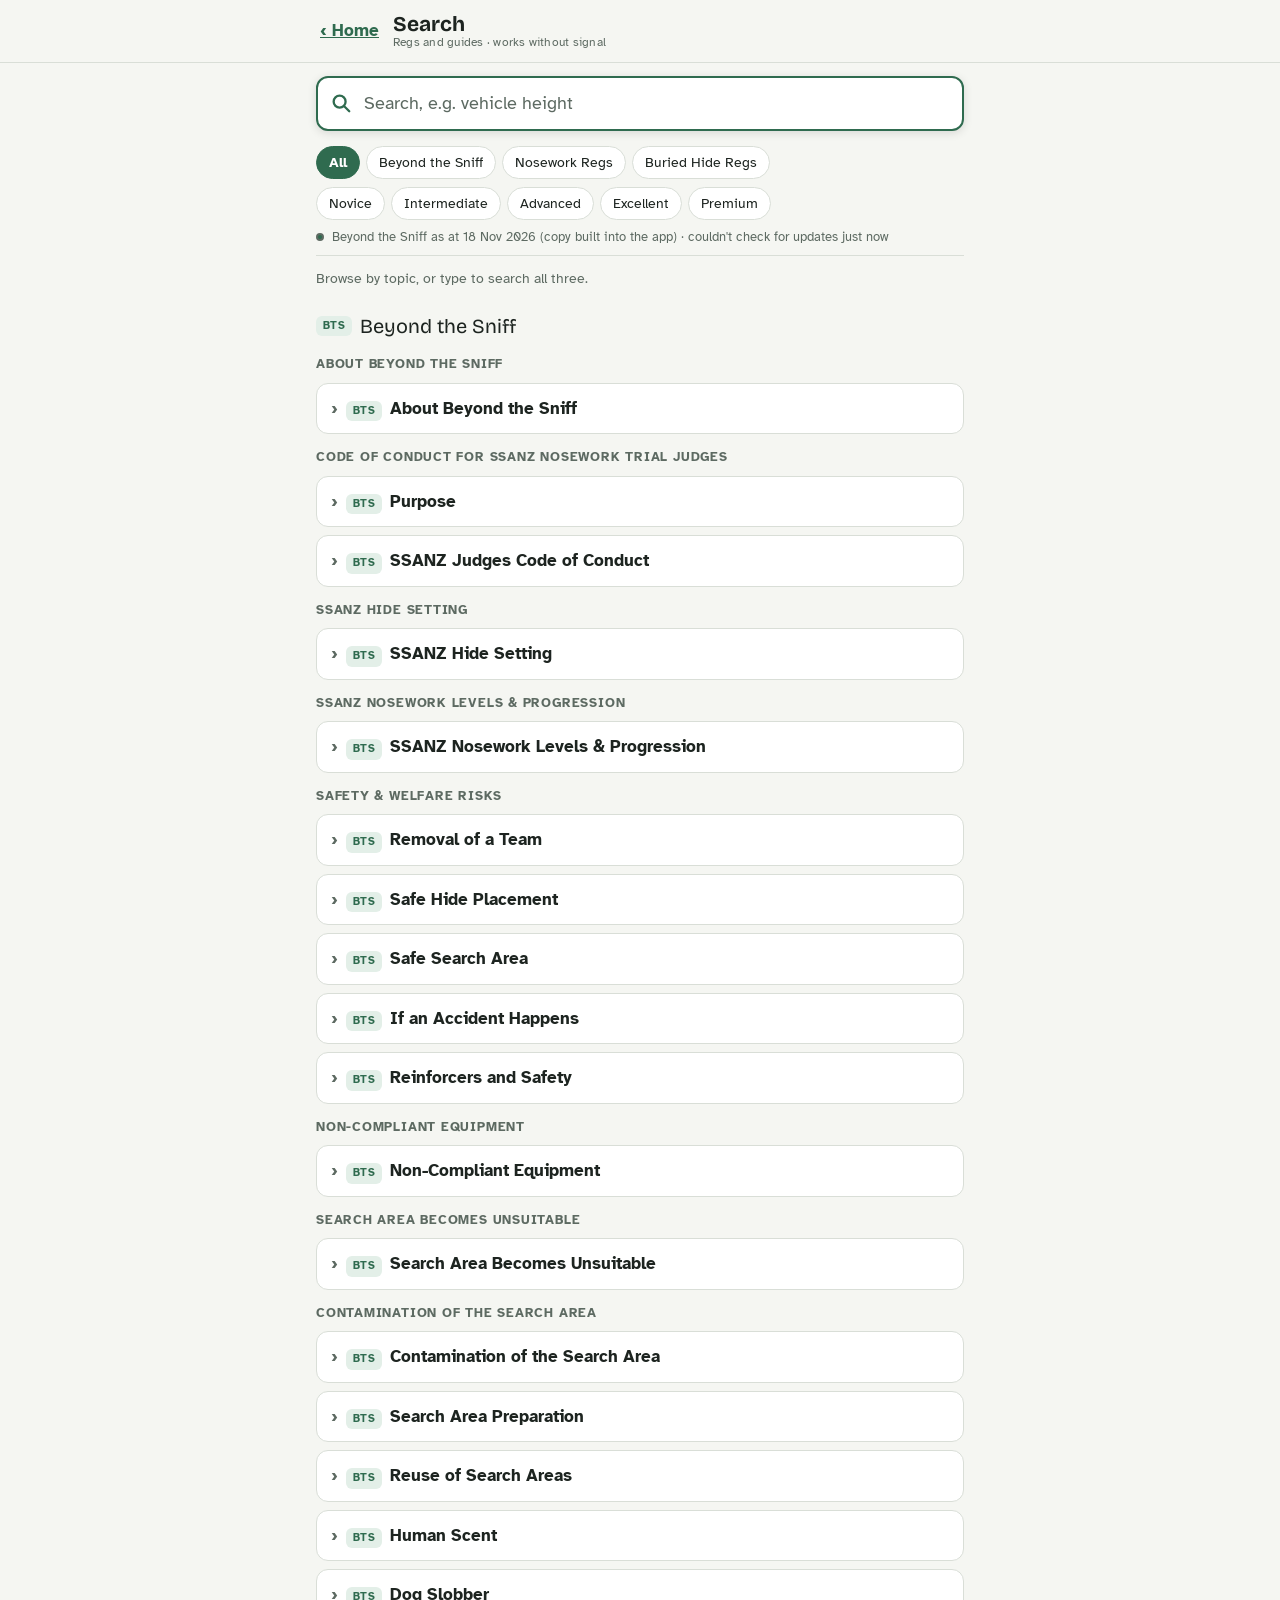
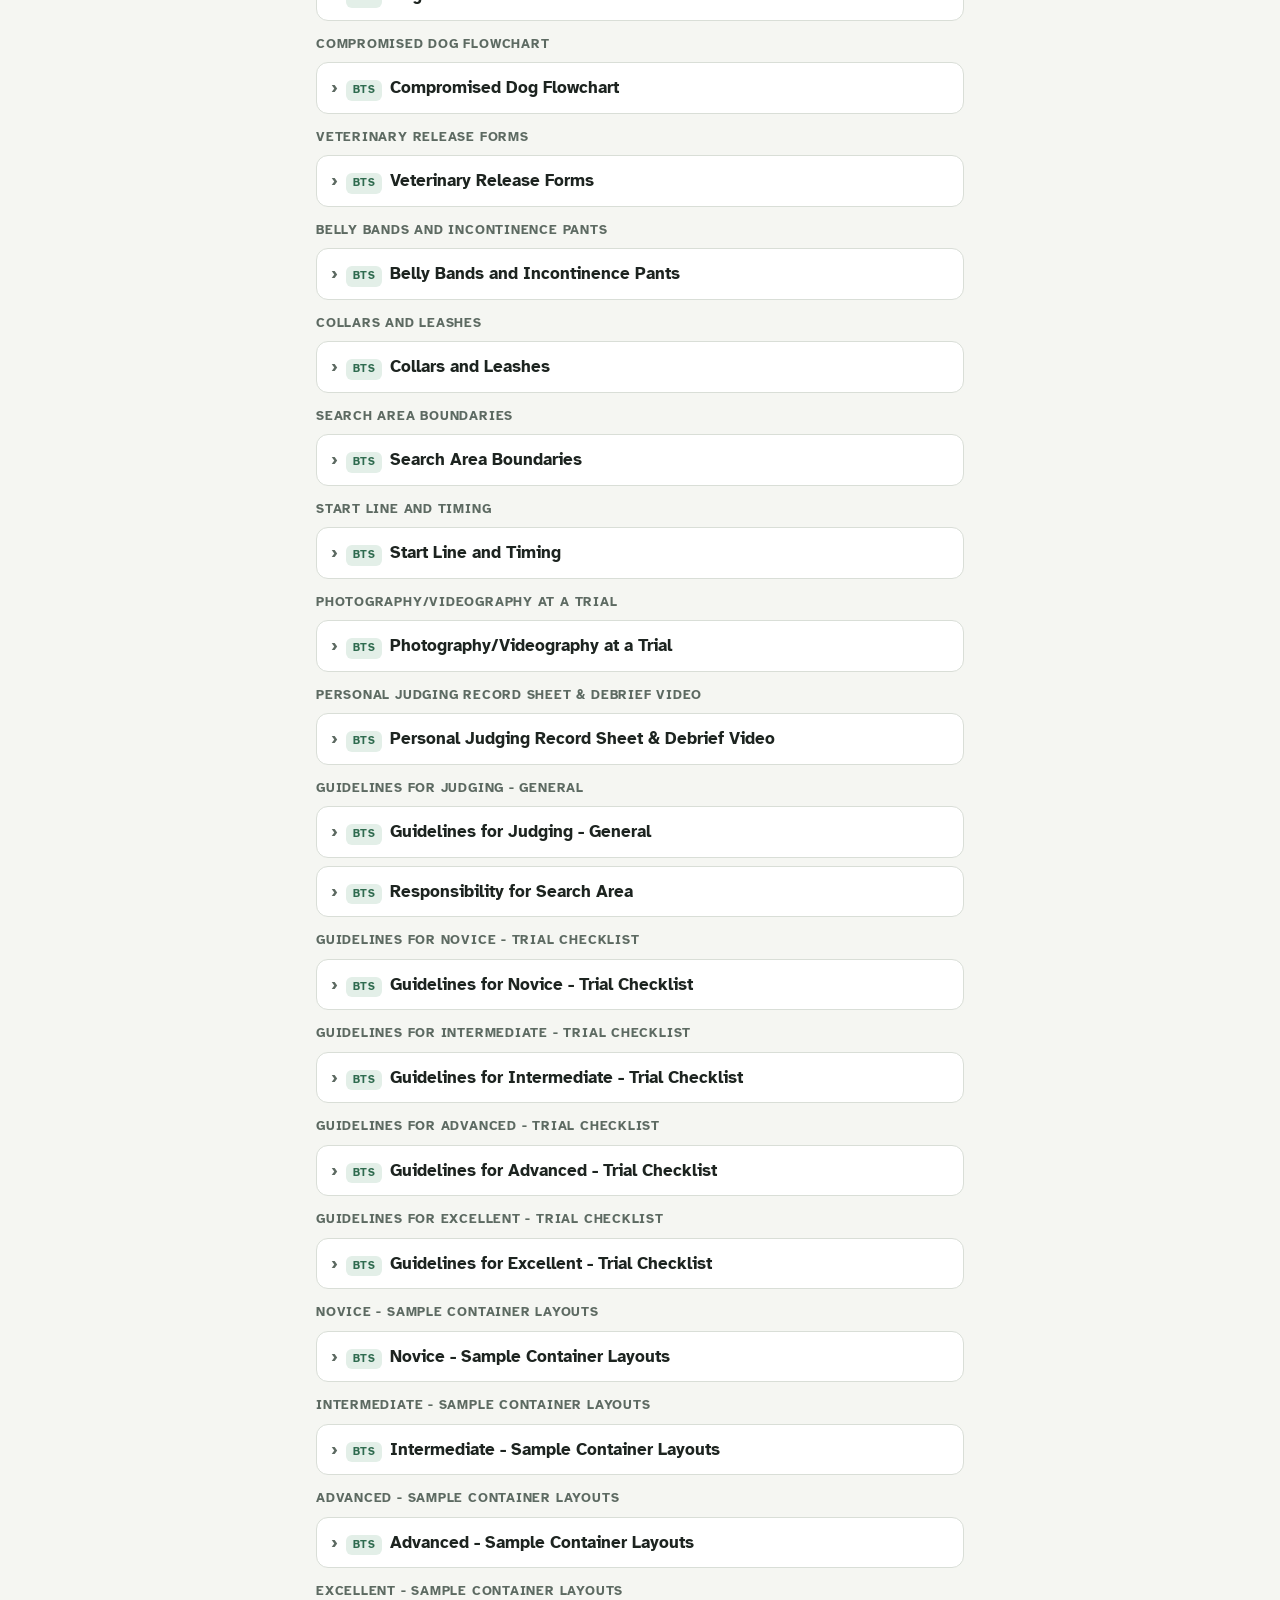
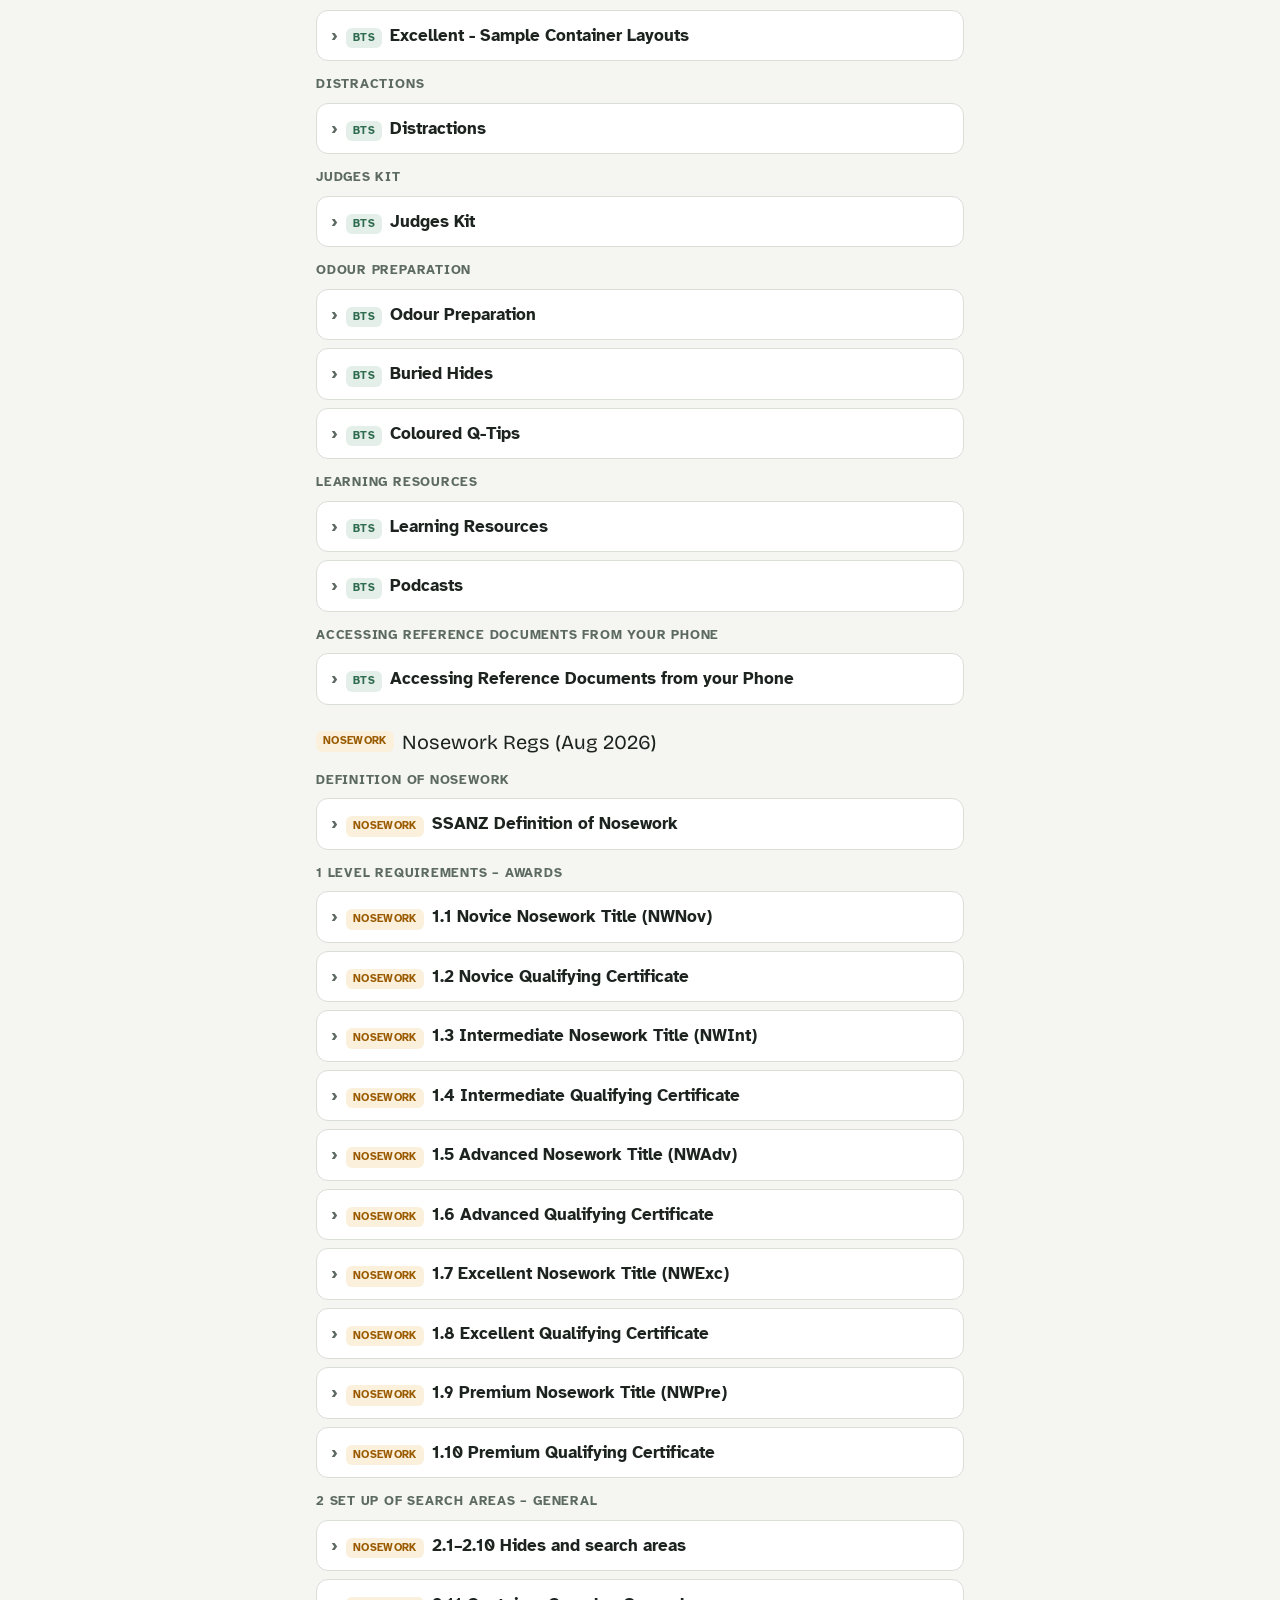
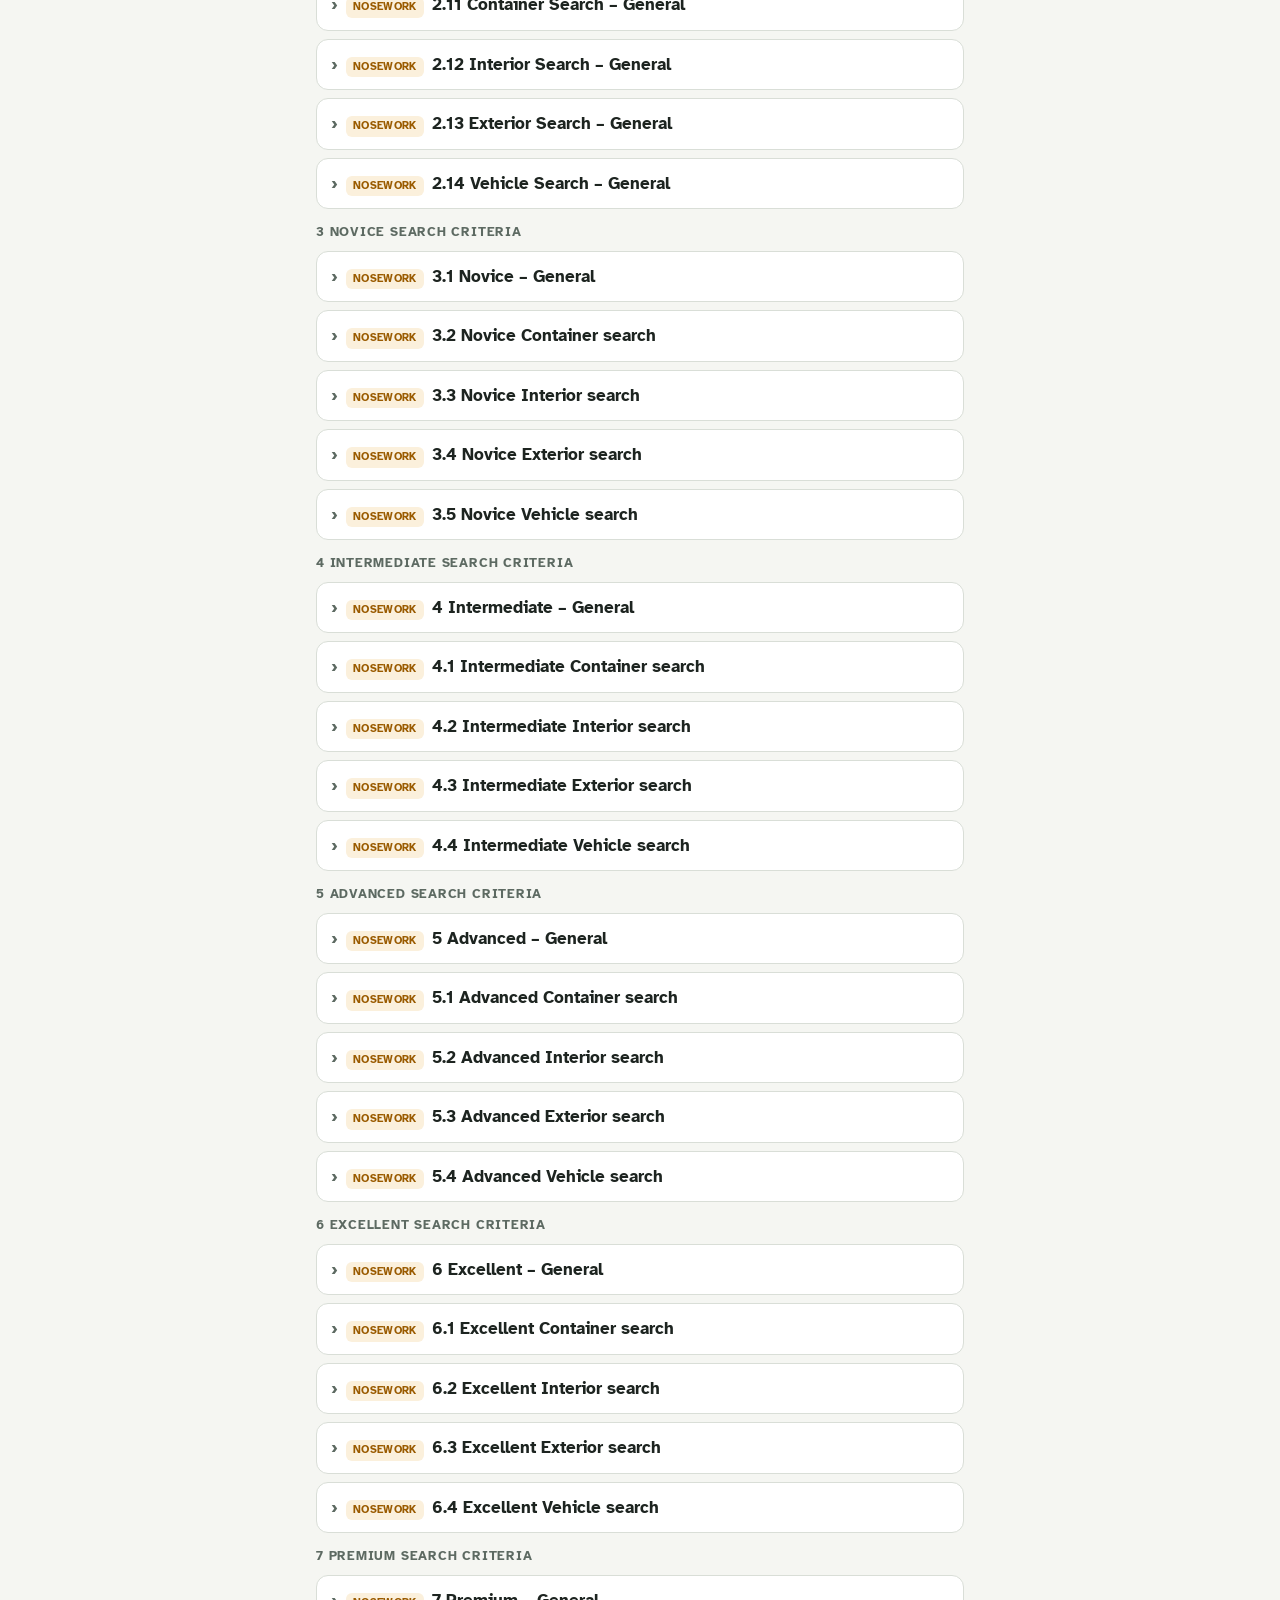
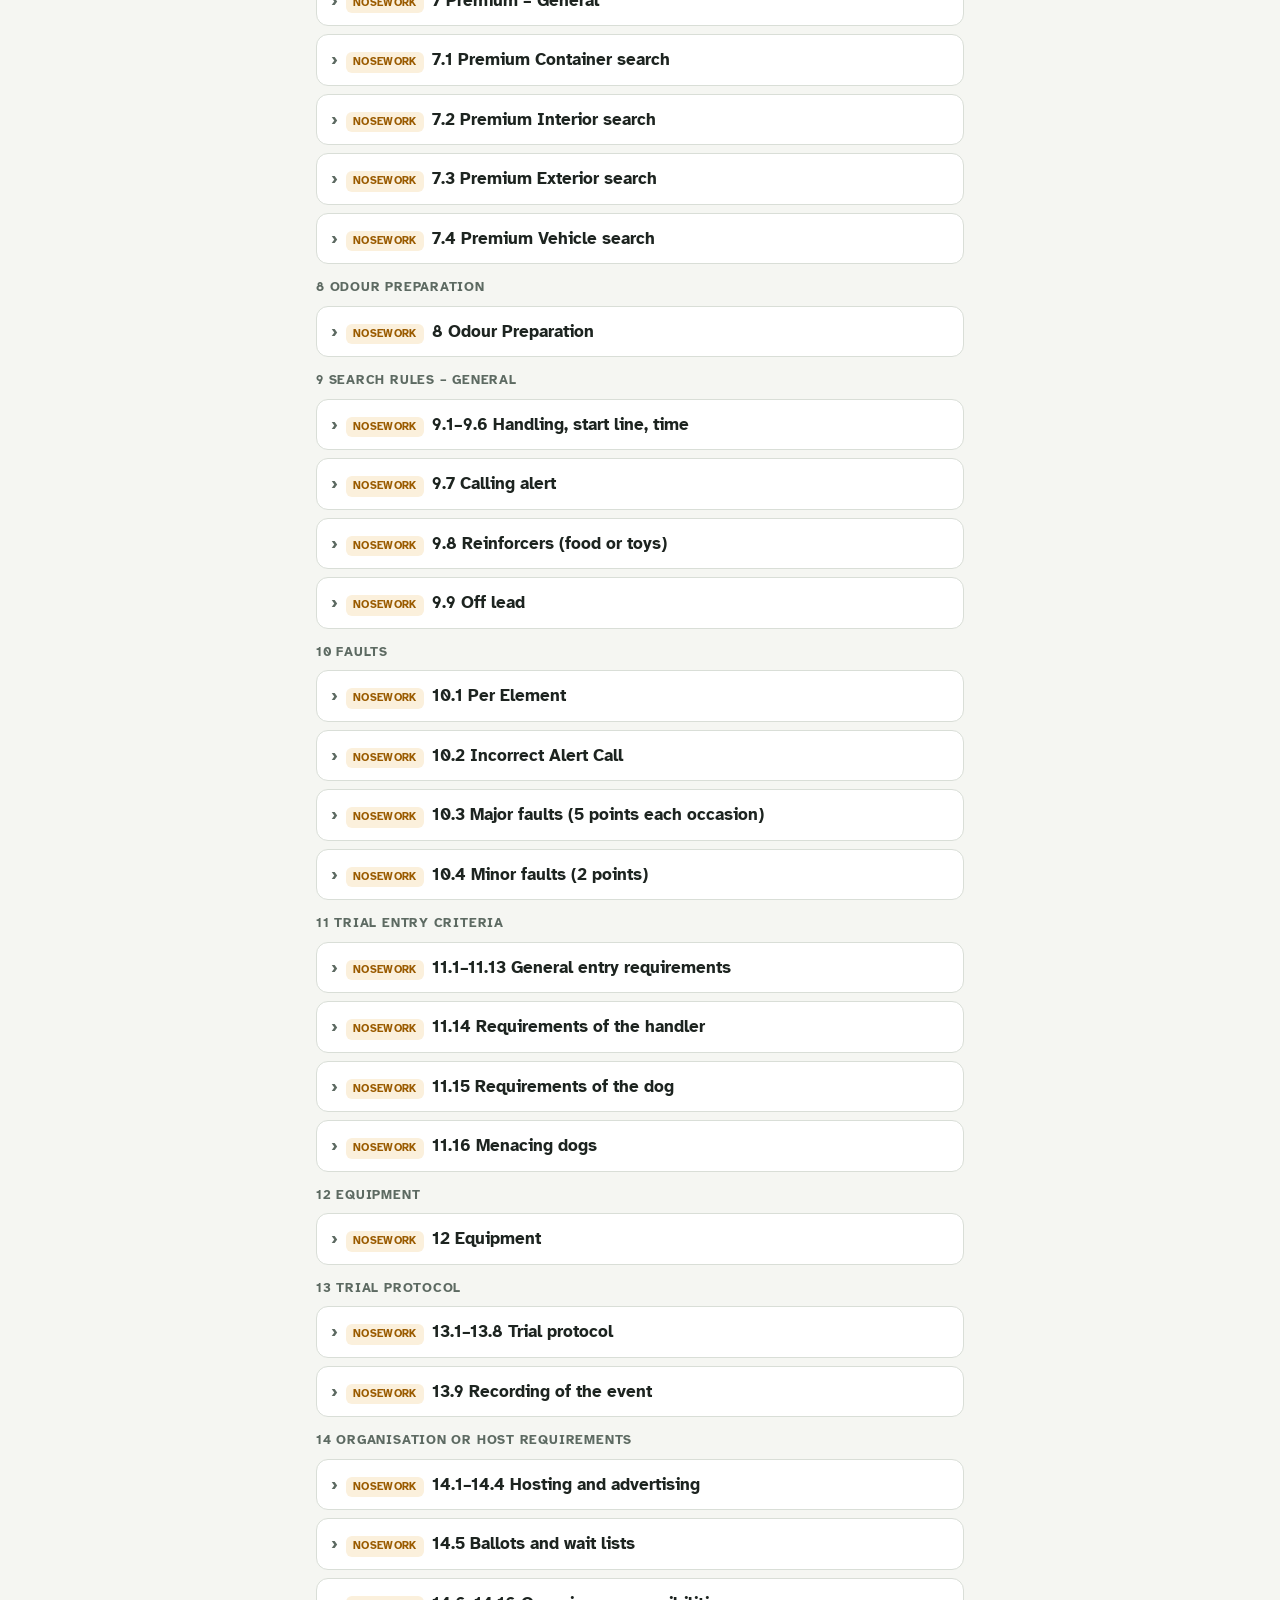
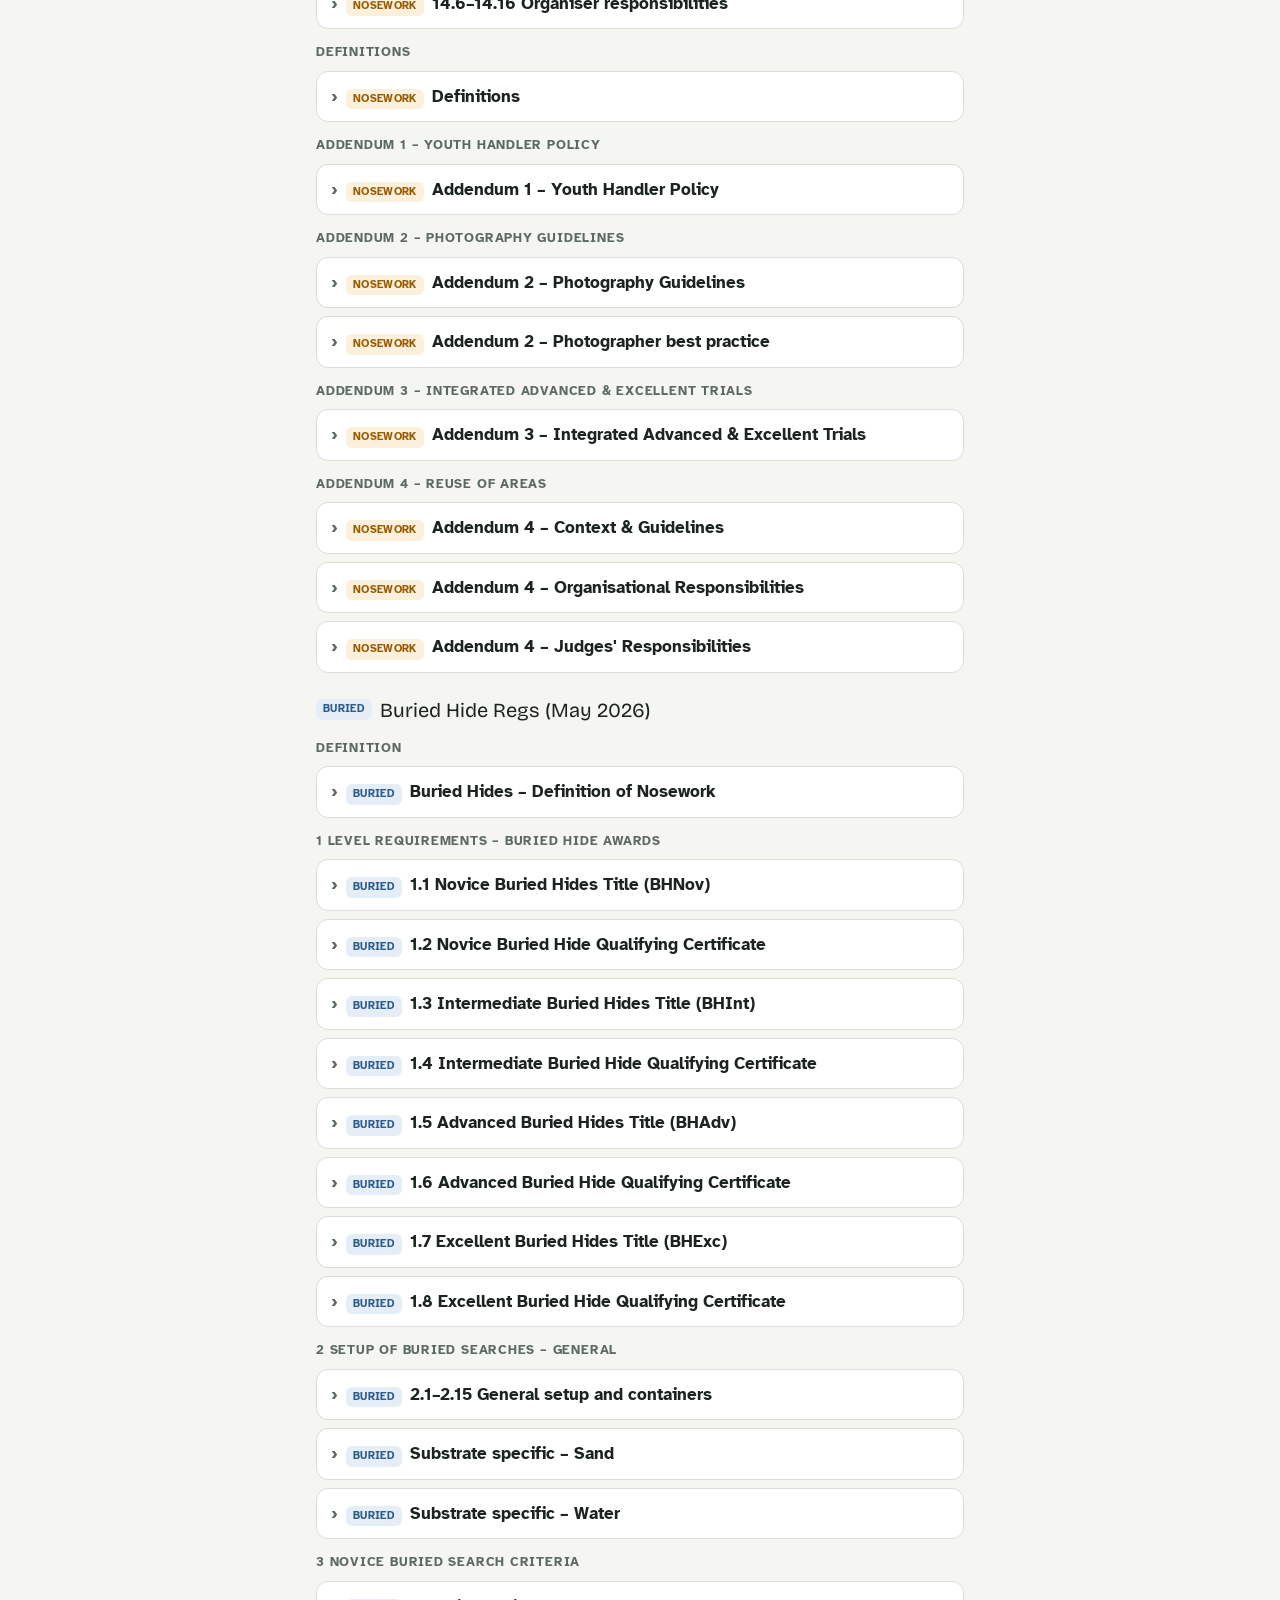
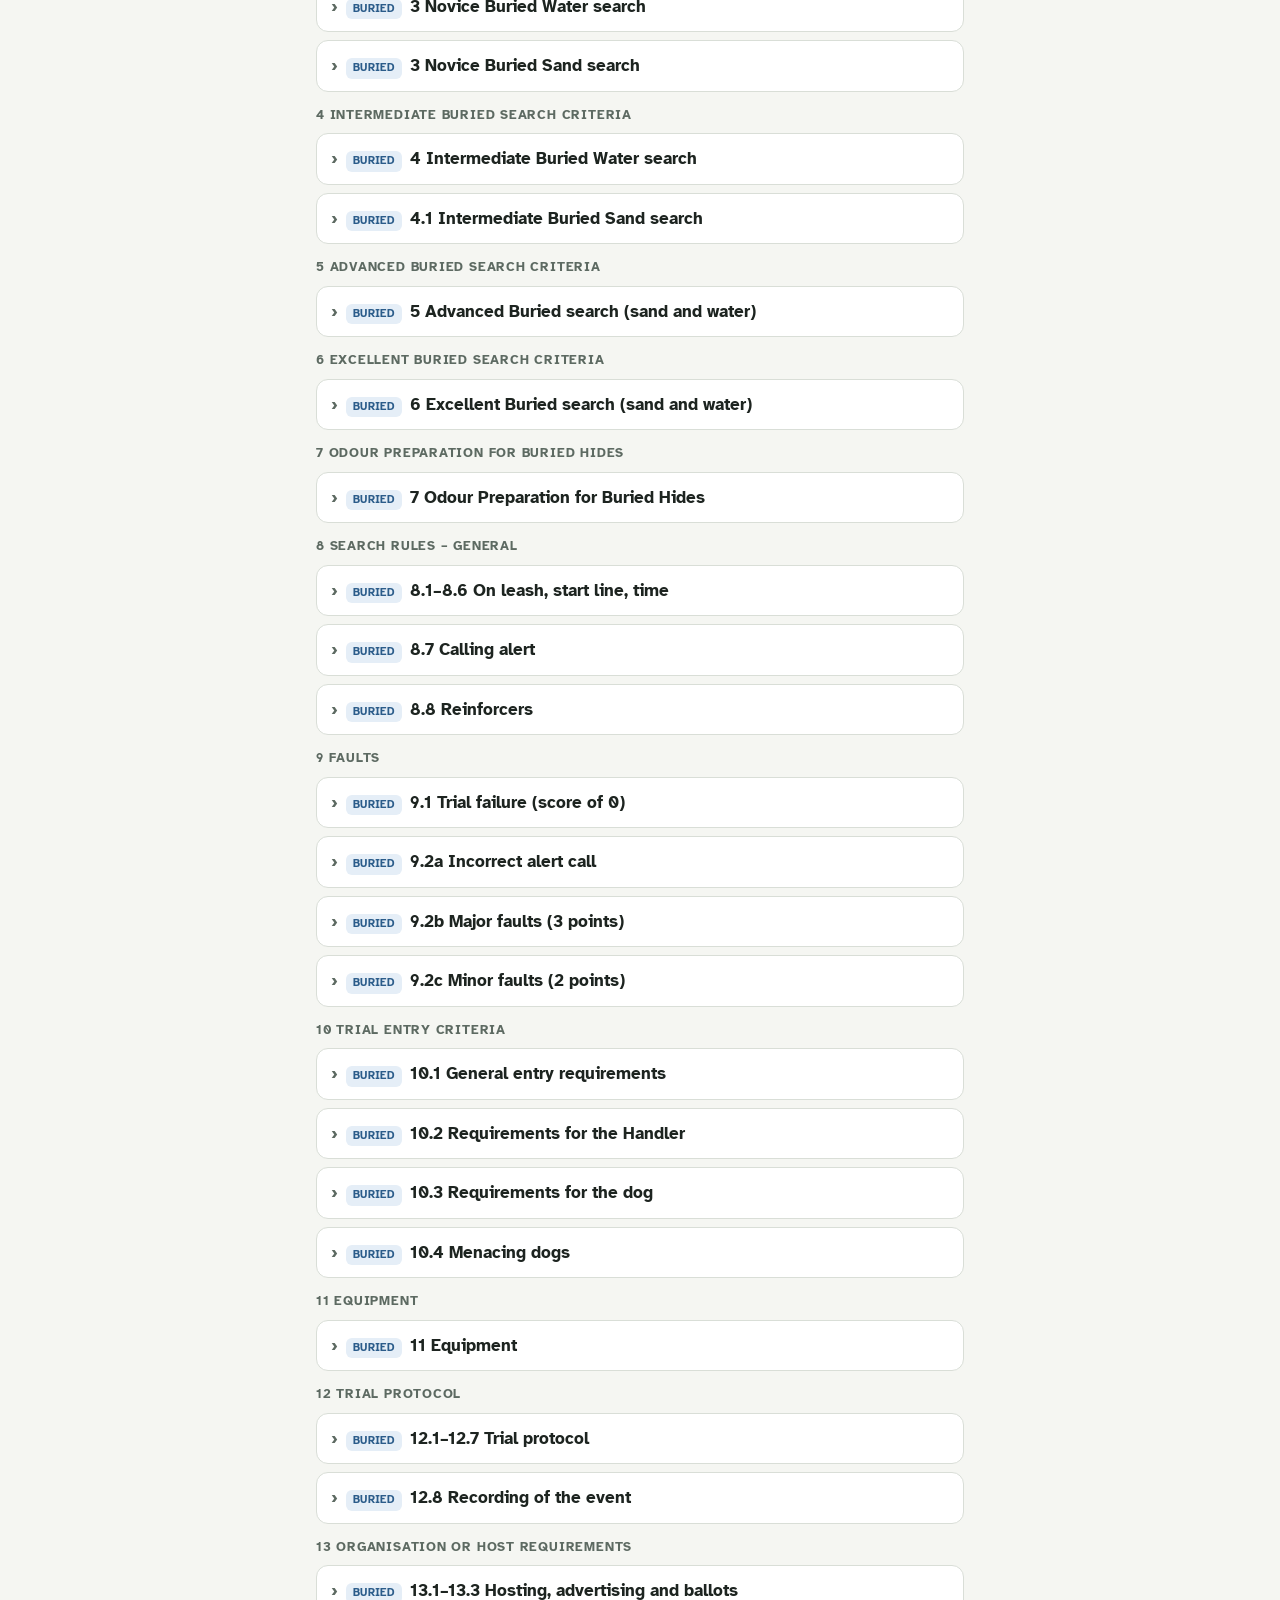
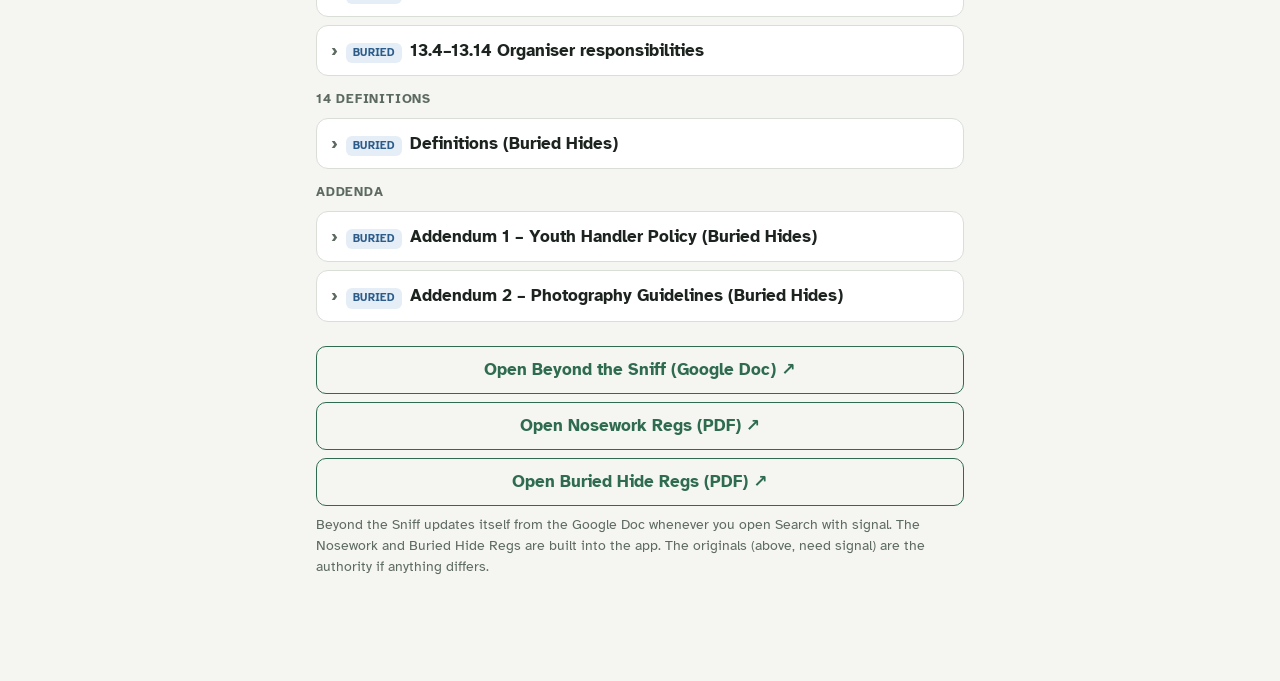
==== commit bb67901e: "Judge Log v19: more prominent search box (green border, magnifier, stands out in Dark mode) Co-Autho" ====
--- a/reference.html
+++ b/reference.html
@@ -14,9 +14,15 @@
   .searchbar { position: sticky; top: 62px; z-index: 4; background: var(--bg); padding: 12px 0 8px; }
   .filters { padding-bottom: 8px; border-bottom: 1px solid var(--line); }
   .sbox { position: relative; }
-  #q { width: 100%; font: inherit; color: var(--ink); background: var(--surface); border: 1px solid var(--line); border-radius: 10px; padding: 12px 44px 12px 12px; min-height: 48px; }
+  #q { width: 100%; font: inherit; font-size: 18px; color: var(--ink); background: var(--surface); border: 2px solid var(--accent); border-radius: 12px;
+    padding: 12px 44px 12px 46px; min-height: 54px; box-shadow: 0 2px 10px rgba(0,0,0,.12); }
+  #q::placeholder { color: var(--muted); opacity: 1; }
   #q::-webkit-search-cancel-button { display: none; }
-  #q:focus { outline: 2px solid var(--accent); outline-offset: 1px; }
+  #q:focus { outline: 3px solid var(--accent-soft); outline-offset: 0; }
+  .sbox .mag { position: absolute; left: 14px; top: 50%; transform: translateY(-50%); width: 22px; height: 22px; color: var(--accent); pointer-events: none; }
+  @media (prefers-color-scheme: dark) {
+    #q { background: #26302b; box-shadow: 0 0 0 4px rgba(111,191,149,.12), 0 2px 12px rgba(0,0,0,.5); }
+  }
   #clear { position: absolute; right: 4px; top: 50%; transform: translateY(-50%); border: 0; background: none; color: var(--muted); font-size: 24px; padding: 4px 10px; cursor: pointer; }
   .filt { display: flex; flex-wrap: wrap; gap: 6px; margin-top: 8px; }
   .filt .chipbtn { padding: 5px 12px; font-size: 14px; }
@@ -83,7 +89,8 @@
 <main class="wrap">
   <div class="searchbar">
     <div class="sbox">
-      <input id="q" type="search" placeholder="Search e.g. vehicle height, sand, finish" autocomplete="off" aria-label="Search the regs and guides">
+      <svg class="mag" viewBox="0 0 24 24" fill="none" stroke="currentColor" stroke-width="2.5" stroke-linecap="round" aria-hidden="true"><circle cx="10.5" cy="10.5" r="6.5"/><path d="M15.5 15.5 21 21"/></svg>
+      <input id="q" type="search" placeholder="Search, e.g. vehicle height" autocomplete="off" aria-label="Search the regs and guides">
       <button id="clear" type="button" aria-label="Clear search" hidden>×</button>
     </div>
   </div>
--- a/styles.css
+++ b/styles.css
@@ -92,6 +92,14 @@
 .stat { background: var(--surface); border: 1px solid var(--line); border-radius: 10px; padding: 10px; text-align: center; }
 .stat b { display: block; font-family: var(--font-display); font-size: 24px; }
 .stat span { font-size: 13px; color: var(--muted); }
+.split { background: var(--surface); border: 1px solid var(--line); border-radius: 10px; padding: 12px; margin: 8px 0; }
+.split-head { display: flex; justify-content: space-between; align-items: baseline; gap: 8px; flex-wrap: wrap; margin-bottom: 6px; }
+.split-head b { font-family: var(--font-display); font-size: 17px; }
+.split-table { width: 100%; border-collapse: collapse; font-size: 15px; }
+.split-table th { text-align: right; font-weight: 400; font-size: 13px; color: var(--muted); padding: 4px 6px; border-bottom: 1px solid var(--line); }
+.split-table td { text-align: right; padding: 6px; border-bottom: 1px solid var(--line); }
+.split-table th:first-child, .split-table td:first-child { text-align: left; }
+.split-table tr:last-child td { border-bottom: 0; }
 
 .toast { position: fixed; left: 50%; bottom: max(20px, env(safe-area-inset-bottom)); transform: translateX(-50%); background: var(--ink); color: var(--bg);
   padding: 12px 18px; border-radius: 10px; font-size: 15px; max-width: calc(100% - 32px); z-index: 20; box-shadow: 0 6px 20px rgba(0,0,0,.2); }
@@ -186,3 +194,8 @@
 .signoff.warn { color: var(--warn); font-weight: 700; }
 .dot.extra { outline: 2px solid var(--accent); outline-offset: 2px; width: 16px; height: 16px; margin: 2px 4px 2px 6px; }
 .trainees-only > .entry:not([data-trainee]) { display: none; }
+.yt-row { display: flex; flex-wrap: wrap; gap: 8px; }
+.yt-note { margin: 8px 0; padding: 8px 10px; border-radius: 8px; background: var(--accent-soft); font-size: 14px; }
+.refl-head { margin: 26px 0 0; }
+/* Show the voice tip once, under the last reflections box. */
+[data-refl]:not(#fReflOther) + .mic + p.small, [data-refl]:not(#fReflOther) + p.small { display: none; }
